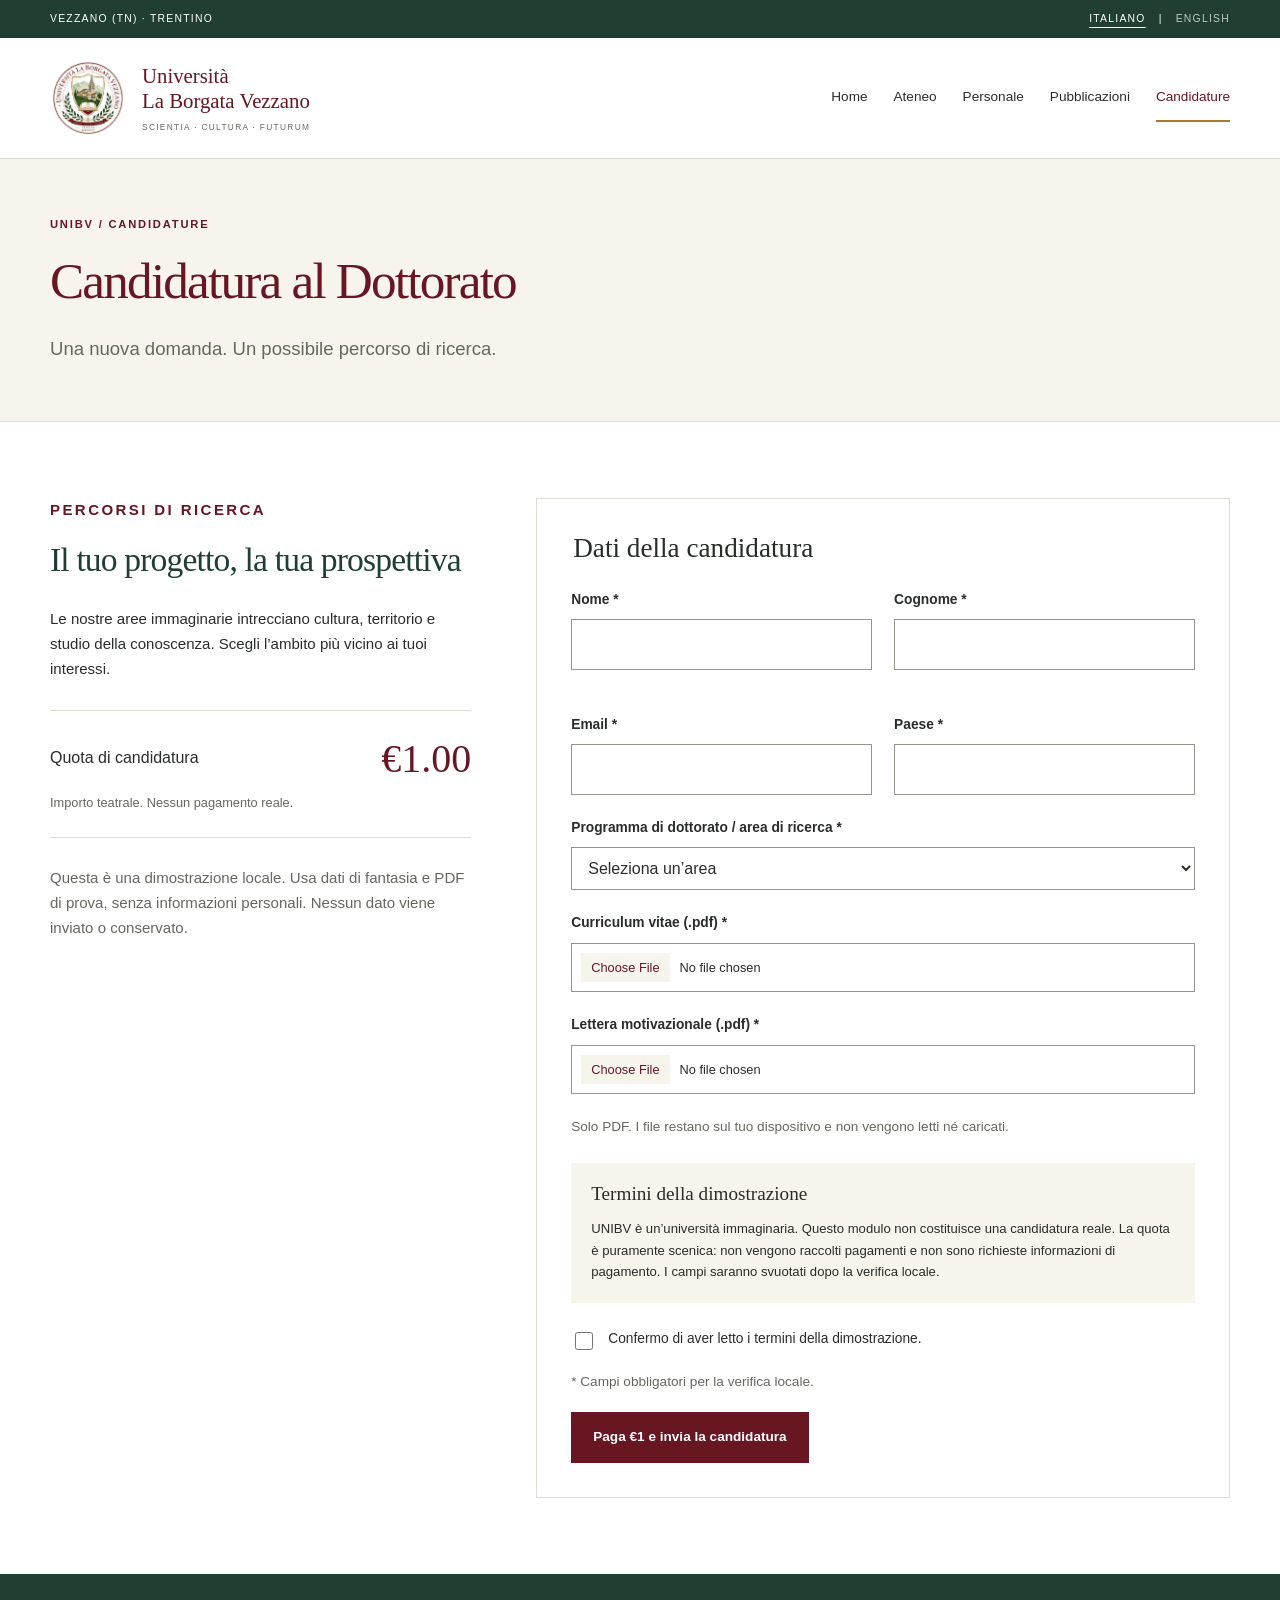
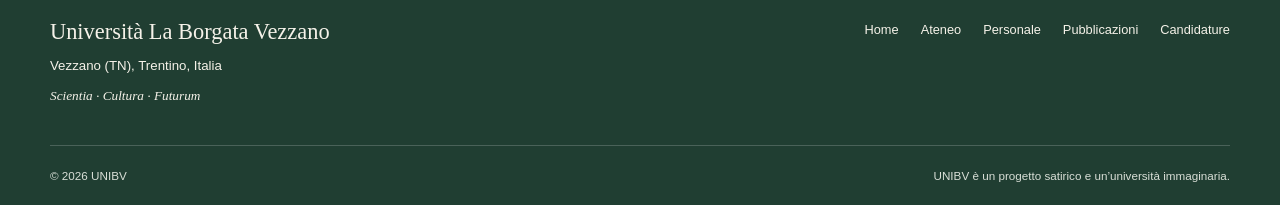
==== apply.html @ 1fbb178a "First session with Codex. Main website structure is done." ====
<!doctype html>
<html lang="it">
<head>
<meta charset="utf-8">
<meta name="viewport" content="width=device-width, initial-scale=1">
<title>Candidatura al Dottorato | UNIBV</title>
<meta name="description" content="Interfaccia dimostrativa di candidatura UNIBV. Nessun pagamento, caricamento o invio di dati.">
<link rel="stylesheet" href="assets/css/style.css">
<script src="assets/js/main.js" defer></script>
</head>
<body>
<a class="skip-link" href="#main"><span lang="it" >Vai al contenuto</span><span lang="en" hidden >Skip to content</span></a>
<header id="site-header"></header>
<main id="main"><section class="page-intro"><div class="container"><p class="eyebrow">UNIBV / <span lang="it" >CANDIDATURE</span><span lang="en" hidden >APPLICATIONS</span></p><h1 lang="it" >Candidatura al Dottorato</h1><h1 lang="en" hidden >PhD Application</h1><p lang="it" class=lead>Una nuova domanda. Un possibile percorso di ricerca.</p><p lang="en" hidden class=lead>A new question. A possible path into research.</p></div></section><section class="container section application-layout"><aside class="application-aside"><p class="eyebrow"><span lang="it" >PERCORSI DI RICERCA</span><span lang="en" hidden >RESEARCH PATHWAYS</span></p><h2 lang="it" >Il tuo progetto, la tua prospettiva</h2><h2 lang="en" hidden >Your project, your perspective</h2><p lang="it" >Le nostre aree immaginarie intrecciano cultura, territorio e studio della conoscenza. Scegli l’ambito più vicino ai tuoi interessi.</p><p lang="en" hidden >Our fictional areas connect culture, place and the study of knowledge. Choose the field closest to your interests.</p><div class="fee"><span><span lang="it" >Quota di candidatura</span><span lang="en" hidden >Application fee</span></span><strong>€1.00</strong><small><span lang="it" >Importo teatrale. Nessun pagamento reale.</span><span lang="en" hidden >Theatrical amount. No real payment.</span></small></div><p class="muted"><span lang="it" >Questa è una dimostrazione locale. Usa dati di fantasia e PDF di prova, senza informazioni personali. Nessun dato viene inviato o conservato.</span><span lang="en" hidden >This is a local demonstration. Use fictional details and test PDFs without personal information. No data is sent or stored.</span></p></aside><div class="form-panel"><noscript>Il modulo richiede JavaScript e non invia alcun dato.</noscript><form id="application-form"><fieldset disabled id="application-fields"><legend><span lang="it" >Dati della candidatura</span><span lang="en" hidden >Application details</span></legend><div class="form-grid"><div class="field"><label for="first-name"><span lang="it" >Nome</span><span lang="en" hidden >First name</span> <span aria-hidden="true">*</span></label><input id="first-name" name="first-name" type="text" required maxlength="150" autocomplete="off"></div><div class="field"><label for="last-name"><span lang="it" >Cognome</span><span lang="en" hidden >Last name</span> <span aria-hidden="true">*</span></label><input id="last-name" name="last-name" type="text" required maxlength="150" autocomplete="off"></div><div class="field"><label for="email"><span lang="it" >Email</span><span lang="en" hidden >Email</span> <span aria-hidden="true">*</span></label><input id="email" name="email" type="email" required maxlength="150" autocomplete="off"></div><div class="field"><label for="country"><span lang="it" >Paese</span><span lang="en" hidden >Country</span> <span aria-hidden="true">*</span></label><input id="country" name="country" type="text" required maxlength="150" autocomplete="off"></div></div><div class="field"><label for="programme"><span lang="it" >Programma di dottorato / area di ricerca</span><span lang="en" hidden >PhD programme / research area</span> <span aria-hidden="true">*</span></label><select id="programme" name="programme" required><option value="" data-it="Seleziona un’area" data-en="Select an area">Seleziona un’area</option><option value="culture" data-it="Cultura e territorio" data-en="Culture and place">Cultura e territorio</option><option value="knowledge" data-it="Studi interdisciplinari della conoscenza" data-en="Interdisciplinary knowledge studies">Studi interdisciplinari della conoscenza</option><option value="dialogue" data-it="Memoria e dialogo accademico" data-en="Memory and academic dialogue">Memoria e dialogo accademico</option></select></div><div class="field"><label for="cv"><span lang="it" >Curriculum vitae (.pdf)</span><span lang="en" hidden >CV (.pdf)</span> <span aria-hidden="true">*</span></label><input id="cv" name="cv" type="file" accept=".pdf,application/pdf" required aria-describedby="file-help"></div><div class="field"><label for="letter"><span lang="it" >Lettera motivazionale (.pdf)</span><span lang="en" hidden >Motivational letter (.pdf)</span> <span aria-hidden="true">*</span></label><input id="letter" name="letter" type="file" accept=".pdf,application/pdf" required aria-describedby="file-help"></div><p id="file-help" class="muted small"><span lang="it" >Solo PDF. I file restano sul tuo dispositivo e non vengono letti né caricati.</span><span lang="en" hidden >PDF only. Files stay on your device and are neither read nor uploaded.</span></p><div class="terms" id="terms"><h3><span lang="it" >Termini della dimostrazione</span><span lang="en" hidden >Demonstration terms</span></h3><p><span lang="it" >UNIBV è un’università immaginaria. Questo modulo non costituisce una candidatura reale. La quota è puramente scenica: non vengono raccolti pagamenti e non sono richieste informazioni di pagamento. I campi saranno svuotati dopo la verifica locale.</span><span lang="en" hidden >UNIBV is a fictional university. This form is not a real application. The fee is purely theatrical: no payments are collected and no payment details are requested. Fields will be cleared after local validation.</span></p></div><label class="checkbox" for="accept"><input type="checkbox" id="accept" required><span lang="it" >Confermo di aver letto i termini della dimostrazione.</span><span lang="en" hidden >I confirm that I have read the demonstration terms.</span></label><p class="small muted"><span lang="it" >* Campi obbligatori per la verifica locale.</span><span lang="en" hidden >* Required for local validation.</span></p><button type="submit" class="button"><span lang="it" >Paga €1 e invia la candidatura</span><span lang="en" hidden >Pay €1 and submit application</span></button></fieldset></form></div></section><dialog id="reveal" aria-labelledby="reveal-title"><div class="dialog-content"><p class="eyebrow">UNIBV / <span lang="it" >LA VERIFICA PIÙ IMPORTANTE</span><span lang="en" hidden >THE MOST IMPORTANT CHECK</span></p><h2 id="reveal-title"><span lang="it" >Un’università immaginaria. Una lezione reale.</span><span lang="en" hidden >A fictional university. A real lesson.</span></h2><p lang="it" >Complimenti: hai appena candidato il tuo CV a un’università che non esiste.</p><p lang="en" hidden >Congratulations: you have just applied to a university that does not exist.</p><p lang="it" >UNIBV — Università La Borgata Vezzano — è un progetto satirico.</p><p lang="en" hidden >UNIBV — University of La Borgata Vezzano — is a satirical project.</p><p lang="it" class="reveal-assurance">Nessun pagamento è stato effettuato e nessun documento o dato personale è stato trasmesso o conservato.</p><p lang="en" hidden class="reveal-assurance">No payment has been made, and no document or personal information has been transmitted or stored.</p><p lang="it" >Morale della storia: prima di candidarti a un’istituzione, controlla sempre le fonti.</p><p lang="en" hidden >Moral of the story: before applying to an institution, always verify your sources.</p><button class="button" id="close-reveal" type="button"><span lang="it" >Ho capito</span><span lang="en" hidden >Understood</span></button></div></dialog></main>
<footer id="site-footer"></footer>
<noscript><p class="container">La versione italiana è disponibile senza JavaScript. Enable JavaScript to select English and use the local application demo.</p></noscript>
</body>
</html>
---- assets/css/style.css ----
:root{--burgundy:#681622;--burgundy-dark:#4c101a;--gold:#a57b2c;--green:#203e32;--cream:#f7f4ec;--white:#fff;--ink:#292d29;--muted:#646960;--border:#deddd4;--serif:Georgia,'Times New Roman',serif;--sans:Arial,Helvetica,sans-serif}
*{box-sizing:border-box}html{scroll-behavior:smooth;scroll-padding-top:2rem}body{margin:0;color:var(--ink);background:var(--white);font:16px/1.65 var(--sans)}[hidden]{display:none!important}a{color:inherit;text-decoration:none}a,button,input,select{touch-action:manipulation}button,input,select{font:inherit}button,a,input,select{ -webkit-tap-highlight-color:transparent}a:focus-visible,button:focus-visible,input:focus-visible,select:focus-visible{outline:3px solid var(--gold);outline-offset:5px}a:hover{color:var(--burgundy)}img{display:block;max-width:100%;height:auto}h1,h2,h3,p{margin-top:0}h1,h2,h3{font-family:var(--serif);font-weight:400;line-height:1.18}h1{font-size:clamp(2.8rem,5vw,4.5rem);letter-spacing:-.035em;margin-bottom:1.4rem}h2{font-size:clamp(1.9rem,3vw,2.6rem);letter-spacing:-.025em}h3{font-size:1.5rem}p{margin-bottom:1.2rem}.container{width:min(1180px,calc(100% - 64px));margin-inline:auto}.section{padding-block:76px}.eyebrow{font-size:.7rem;font-weight:700;letter-spacing:.16em;color:var(--burgundy);margin-bottom:1.1rem}.lead{font-size:1.16rem;max-width:620px;color:var(--muted)}.muted{color:var(--muted)}.small{font-size:.85rem}.skip-link{position:absolute;top:-100px;left:16px;z-index:10;background:white;padding:12px}.skip-link:focus{top:12px}.utility{background:var(--green);color:#fff;font-size:.65rem;letter-spacing:.12em}.utility .container{display:flex;justify-content:space-between;align-items:center;min-height:38px}.language-nav{display:flex;align-items:center;gap:13px}.language-nav a{opacity:.72;padding-block:7px}.language-nav a[aria-current]{opacity:1;text-decoration:underline;text-underline-offset:5px}.language-nav a:hover{color:#fff;opacity:1}.header-main{display:flex;justify-content:space-between;align-items:center;gap:25px;padding-block:22px}.brand{display:flex;align-items:center;gap:16px}.brand img{width:76px}.brand>span{font-family:var(--serif);font-size:1.3rem;line-height:1.2;color:var(--burgundy)}.brand small{display:block;font:.52rem var(--sans);letter-spacing:.16em;margin-top:9px;color:var(--muted)}#main-nav{display:flex;gap:26px;font-size:.85rem}#main-nav a{padding:12px 0;border-bottom:2px solid transparent}#main-nav a[aria-current],#main-nav a:hover{color:var(--burgundy);border-color:var(--gold)}.menu-toggle{display:none}.hero{background:var(--cream);border-block:1px solid var(--border)}.hero-grid{display:grid;grid-template-columns:1.4fr 1fr;align-items:center;gap:50px;padding-block:65px}.hero h1{color:var(--burgundy)}.motto{font:italic 1.3rem var(--serif);color:var(--green);margin-bottom:1.6rem}.hero-seal{padding:10px 25px;text-align:center}.hero-seal img{width:min(100%,355px);margin:auto}.hero-seal p{font-size:.57rem;letter-spacing:.24em;color:var(--green);margin:20px 0 0}.actions{display:flex;align-items:center;gap:28px;flex-wrap:wrap;margin-top:30px}.button{display:inline-flex;align-items:center;justify-content:center;gap:12px;background:var(--burgundy);color:white;border:1px solid var(--burgundy);padding:13px 21px;font-size:.85rem;font-weight:700;cursor:pointer;transition:background .18s}.button:hover{background:var(--burgundy-dark);color:white}.text-link{font-size:.86rem;font-weight:700;color:var(--burgundy);display:inline-block;border-bottom:1px solid var(--gold);padding-bottom:5px}.text-link span[aria-hidden]{margin-left:12px}.identity-strip{background:var(--green);color:white;padding:18px 0;font:1.1rem var(--serif)}.identity-strip .container{display:flex;justify-content:space-between;gap:20px;align-items:center}.identity-strip .container>span:last-child{font:.6rem var(--sans);letter-spacing:.13em}.section-heading{display:grid;grid-template-columns:1fr 1fr;gap:70px;margin-bottom:35px}.section-heading>p{margin-top:28px;color:var(--muted)}.grid{display:grid;gap:30px}.three{grid-template-columns:repeat(3,1fr)}.feature{border-top:2px solid var(--gold);padding-top:25px}.number{font:1rem var(--serif);color:var(--gold);display:block;margin-bottom:24px}.feature p,.news-card p:not(.eyebrow){color:var(--muted);font-size:.95rem}.feature h3{color:var(--green)}.news-section{background:var(--cream)}.news-card{padding:28px;background:white;border:1px solid var(--border);border-top:3px solid var(--green)}.news-card .eyebrow{font-size:.6rem}.callout{padding:42px 46px;background:var(--burgundy);color:white;display:flex;align-items:center;justify-content:space-between;gap:45px}.callout h2{max-width:620px;margin-bottom:15px}.callout p:last-child{margin-bottom:0}.callout .eyebrow{color:#ead6aa}.button.light{background:var(--cream);color:var(--burgundy);border-color:var(--cream);flex-shrink:0}.button.light:hover{background:#e8dfcd}.page-intro{background:var(--cream);border-block:1px solid var(--border);padding:56px 0}.page-intro h1{font-size:clamp(2.5rem,4vw,3.7rem);color:var(--burgundy)}.page-intro .lead{margin-bottom:0;max-width:800px}.notice{padding:18px 22px;border-left:3px solid var(--gold);background:var(--cream);font-size:.92rem;margin-bottom:35px}.staff-grid{display:grid;grid-template-columns:1fr 1fr;gap:34px}.staff-card{border:1px solid var(--border)}.portrait{aspect-ratio:16/10;background:#e9e9df;position:relative;overflow:hidden}.portrait-placeholder{height:100%;display:flex;flex-direction:column;align-items:center;justify-content:center;color:var(--green)}.portrait-placeholder>span{font:4rem var(--serif);opacity:.55}.portrait-placeholder p{font-size:.7rem;letter-spacing:.1em;margin:12px 0}.staff-photo{width:100%;height:100%;object-fit:cover;object-position:center 35%;position:absolute;inset:0}.staff-details{padding:32px}.staff-details h2{font-size:2rem;color:var(--burgundy)}.staff-details h3{font-size:1.2rem;margin-top:27px}.staff-details p{font-size:.94rem}.publication{display:grid;grid-template-columns:95px 1fr;gap:25px;padding:32px 0;border-bottom:1px solid var(--border)}.publication:first-child{padding-top:8px}.publication h2{font-size:1.6rem;max-width:850px;margin-bottom:12px}.pub-year{font:1.6rem var(--serif);color:var(--burgundy);padding-top:4px}.authors{font-size:.88rem;margin-bottom:10px}.publication .eyebrow{font-size:.6rem;margin-bottom:10px}.pub-type{font-size:.75rem;color:var(--muted);margin-bottom:0}.application-layout{display:grid;grid-template-columns:.85fr 1.4fr;gap:65px;align-items:start}.application-aside h2{font-size:2.1rem;color:var(--green)}.application-aside p{font-size:.94rem}.fee{border-block:1px solid var(--border);padding:24px 0;margin:28px 0;display:flex;flex-wrap:wrap;justify-content:space-between;align-items:center;gap:10px}.fee strong{font:2.5rem var(--serif);color:var(--burgundy)}.fee small{width:100%;color:var(--muted);font-size:.8rem}.form-panel{border:1px solid var(--border);padding:34px}fieldset{border:0;margin:0;padding:0;min-width:0}legend{font:1.7rem var(--serif);margin-bottom:25px}.form-grid{display:grid;grid-template-columns:1fr 1fr;gap:22px}.field{margin-bottom:22px;min-width:0}.field label{display:block;font-size:.86rem;font-weight:700;margin-bottom:8px}input:not([type=checkbox]),select{width:100%;min-width:0;background:#fff;border:1px solid #92968b;border-radius:0;padding:11px 12px;color:var(--ink)}input[type=file]{font-size:.8rem;padding:9px}input[type=file]::file-selector-button{border:0;background:var(--cream);color:var(--burgundy);padding:7px 10px;margin-right:10px;cursor:pointer}.terms{background:var(--cream);padding:20px;margin:25px 0}.terms h3{font-size:1.2rem;margin-bottom:12px}.terms p{font-size:.82rem;margin:0}.checkbox{display:flex;align-items:flex-start;gap:12px;font-size:.86rem;margin-bottom:18px}.checkbox input{width:18px;height:18px;flex-shrink:0;margin-top:4px;accent-color:var(--burgundy)}dialog{border:0;border-top:4px solid var(--gold);padding:0;width:min(620px,calc(100% - 32px));max-height:90vh;color:var(--ink);box-shadow:0 20px 80px #0003}dialog::backdrop{background:#12251ecc}.dialog-content{padding:36px}.dialog-content h2{color:var(--burgundy);font-size:2.1rem}.reveal-assurance{background:var(--cream);border-left:3px solid var(--green);padding:16px;font-weight:700;font-size:.93rem}#site-footer{background:var(--green);color:#f5f2e9;padding:45px 0 20px}.footer-grid{display:flex;justify-content:space-between;gap:30px}.footer-title{font:1.4rem var(--serif);margin-bottom:10px}.footer-grid p:not(.footer-title){font-size:.83rem;margin-bottom:8px}.footer-grid .footer-motto{font-family:var(--serif);font-style:italic}.footer-grid nav{display:flex;gap:22px;font-size:.8rem;flex-wrap:wrap;align-content:start}.footer-grid a:hover{color:#ecd5a0}.footer-bottom{border-top:1px solid #ffffff30;margin-top:30px;padding-top:20px;display:flex;justify-content:space-between;gap:25px;font-size:.73rem;color:#d9dfd7}.footer-bottom p{margin-bottom:0}
@media(min-width:1450px){.hero-grid{padding-block:85px}}
@media(max-width:1000px){#main-nav{gap:17px}.brand>span{font-size:1.12rem}.brand img{width:63px}.hero-grid{gap:20px}.hero-seal{padding:10px}.application-layout{gap:32px}.callout{padding:32px}.callout h2{font-size:2rem}.footer-grid{flex-direction:column}}
@media(max-width:760px){.container{width:calc(100% - 36px)}.section{padding-block:48px}.utility{font-size:.56rem}.language-nav{gap:9px}.header-main{flex-wrap:wrap;padding-block:16px;gap:16px}.brand img{width:58px}.brand>span{font-size:1rem}.brand small{font-size:.43rem}.menu-toggle{display:flex;gap:12px;align-items:center;background:white;border:1px solid var(--border);padding:9px;font-size:.75rem;color:var(--burgundy);cursor:pointer}#main-nav{display:none;width:100%;flex-direction:column;gap:0;border-top:1px solid var(--border)}#main-nav.is-open{display:flex}#main-nav a{padding:12px}.hero-grid{grid-template-columns:1fr;padding-block:42px;gap:25px}.hero h1{font-size:clamp(2.5rem,9vw,3.6rem)}.hero-seal img{width:230px}.hero-seal p{margin-top:14px}.hero-seal{padding:0}.identity-strip .container{flex-direction:column;align-items:flex-start;gap:12px;font-size:1rem}.section-heading,.three,.staff-grid,.application-layout{grid-template-columns:1fr}.section-heading{gap:8px;margin-bottom:30px}.section-heading>p{margin-top:0}.three{gap:28px}.callout{flex-direction:column;align-items:flex-start;padding:28px;gap:25px}.page-intro{padding:38px 0}.staff-details{padding:25px}.publication{grid-template-columns:1fr;gap:12px}.pub-year{font-size:1.3rem}.publication h2{font-size:1.4rem}.application-layout{gap:30px}.form-panel{padding:24px}.form-grid{grid-template-columns:1fr;gap:0}.form-panel .button{width:100%}.footer-bottom{flex-direction:column;gap:8px}.footer-grid nav{gap:18px}.dialog-content{padding:25px}.dialog-content h2{font-size:1.8rem}}
@media(prefers-reduced-motion:reduce){html{scroll-behavior:auto}*{transition:none!important}}
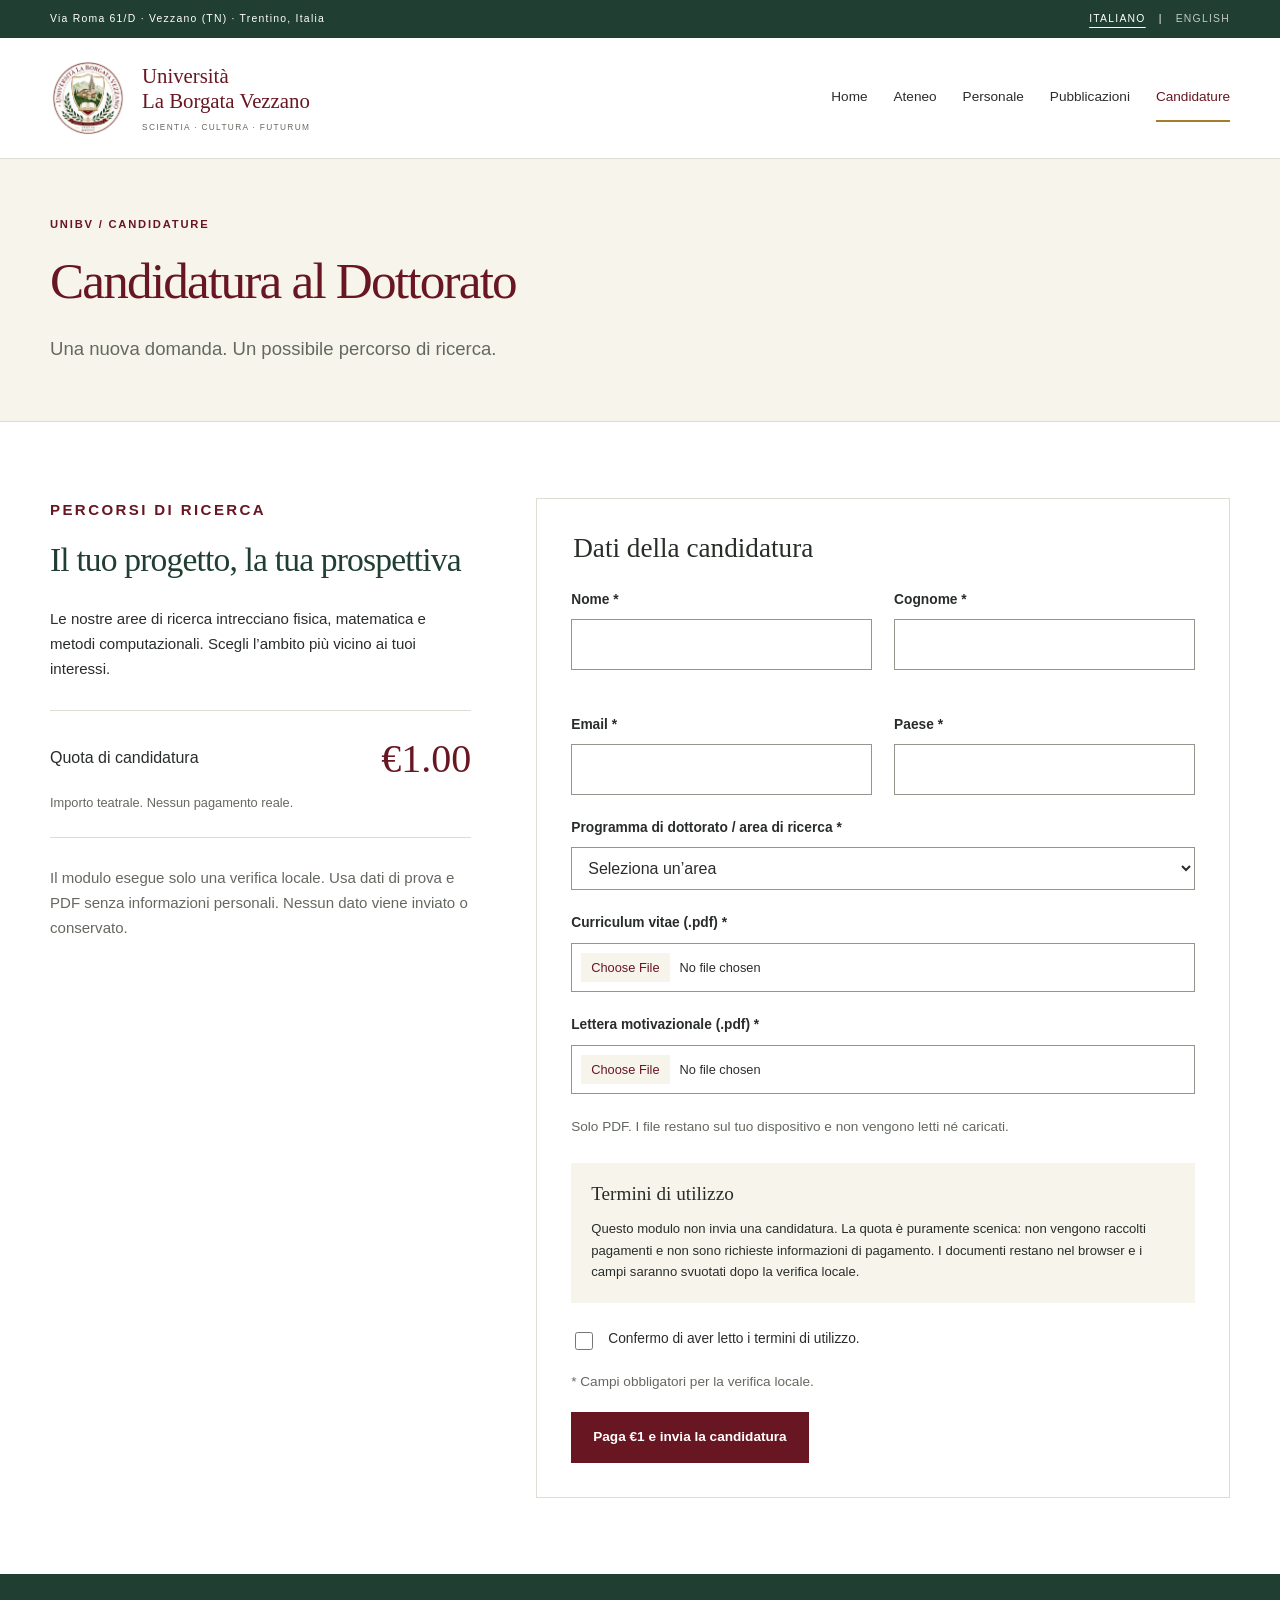
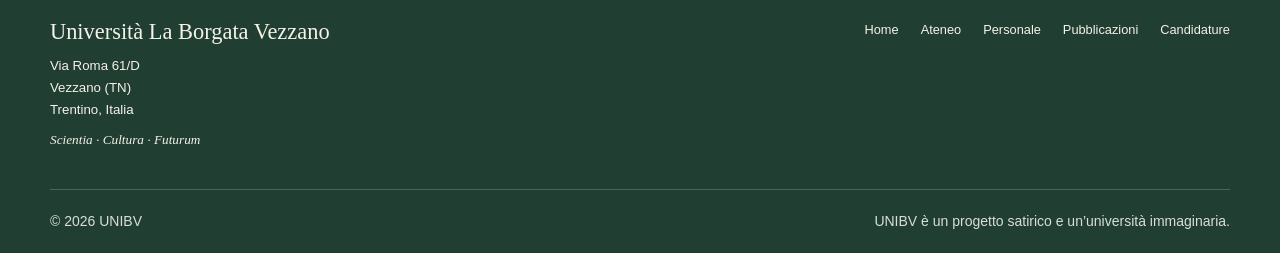
==== commit 7107d742: "Second Codex run. Added my picture and publications" ====
--- a/apply.html
+++ b/apply.html
@@ -4,15 +4,15 @@
 <meta charset="utf-8">
 <meta name="viewport" content="width=device-width, initial-scale=1">
 <title>Candidatura al Dottorato | UNIBV</title>
-<meta name="description" content="Interfaccia dimostrativa di candidatura UNIBV. Nessun pagamento, caricamento o invio di dati.">
+<meta name="description" content="Candidatura al Dottorato UNIBV. Verifica locale senza pagamenti o trasmissione di dati.">
 <link rel="stylesheet" href="assets/css/style.css">
 <script src="assets/js/main.js" defer></script>
 </head>
 <body>
 <a class="skip-link" href="#main"><span lang="it" >Vai al contenuto</span><span lang="en" hidden >Skip to content</span></a>
 <header id="site-header"></header>
-<main id="main"><section class="page-intro"><div class="container"><p class="eyebrow">UNIBV / <span lang="it" >CANDIDATURE</span><span lang="en" hidden >APPLICATIONS</span></p><h1 lang="it" >Candidatura al Dottorato</h1><h1 lang="en" hidden >PhD Application</h1><p lang="it" class=lead>Una nuova domanda. Un possibile percorso di ricerca.</p><p lang="en" hidden class=lead>A new question. A possible path into research.</p></div></section><section class="container section application-layout"><aside class="application-aside"><p class="eyebrow"><span lang="it" >PERCORSI DI RICERCA</span><span lang="en" hidden >RESEARCH PATHWAYS</span></p><h2 lang="it" >Il tuo progetto, la tua prospettiva</h2><h2 lang="en" hidden >Your project, your perspective</h2><p lang="it" >Le nostre aree immaginarie intrecciano cultura, territorio e studio della conoscenza. Scegli l’ambito più vicino ai tuoi interessi.</p><p lang="en" hidden >Our fictional areas connect culture, place and the study of knowledge. Choose the field closest to your interests.</p><div class="fee"><span><span lang="it" >Quota di candidatura</span><span lang="en" hidden >Application fee</span></span><strong>€1.00</strong><small><span lang="it" >Importo teatrale. Nessun pagamento reale.</span><span lang="en" hidden >Theatrical amount. No real payment.</span></small></div><p class="muted"><span lang="it" >Questa è una dimostrazione locale. Usa dati di fantasia e PDF di prova, senza informazioni personali. Nessun dato viene inviato o conservato.</span><span lang="en" hidden >This is a local demonstration. Use fictional details and test PDFs without personal information. No data is sent or stored.</span></p></aside><div class="form-panel"><noscript>Il modulo richiede JavaScript e non invia alcun dato.</noscript><form id="application-form"><fieldset disabled id="application-fields"><legend><span lang="it" >Dati della candidatura</span><span lang="en" hidden >Application details</span></legend><div class="form-grid"><div class="field"><label for="first-name"><span lang="it" >Nome</span><span lang="en" hidden >First name</span> <span aria-hidden="true">*</span></label><input id="first-name" name="first-name" type="text" required maxlength="150" autocomplete="off"></div><div class="field"><label for="last-name"><span lang="it" >Cognome</span><span lang="en" hidden >Last name</span> <span aria-hidden="true">*</span></label><input id="last-name" name="last-name" type="text" required maxlength="150" autocomplete="off"></div><div class="field"><label for="email"><span lang="it" >Email</span><span lang="en" hidden >Email</span> <span aria-hidden="true">*</span></label><input id="email" name="email" type="email" required maxlength="150" autocomplete="off"></div><div class="field"><label for="country"><span lang="it" >Paese</span><span lang="en" hidden >Country</span> <span aria-hidden="true">*</span></label><input id="country" name="country" type="text" required maxlength="150" autocomplete="off"></div></div><div class="field"><label for="programme"><span lang="it" >Programma di dottorato / area di ricerca</span><span lang="en" hidden >PhD programme / research area</span> <span aria-hidden="true">*</span></label><select id="programme" name="programme" required><option value="" data-it="Seleziona un’area" data-en="Select an area">Seleziona un’area</option><option value="culture" data-it="Cultura e territorio" data-en="Culture and place">Cultura e territorio</option><option value="knowledge" data-it="Studi interdisciplinari della conoscenza" data-en="Interdisciplinary knowledge studies">Studi interdisciplinari della conoscenza</option><option value="dialogue" data-it="Memoria e dialogo accademico" data-en="Memory and academic dialogue">Memoria e dialogo accademico</option></select></div><div class="field"><label for="cv"><span lang="it" >Curriculum vitae (.pdf)</span><span lang="en" hidden >CV (.pdf)</span> <span aria-hidden="true">*</span></label><input id="cv" name="cv" type="file" accept=".pdf,application/pdf" required aria-describedby="file-help"></div><div class="field"><label for="letter"><span lang="it" >Lettera motivazionale (.pdf)</span><span lang="en" hidden >Motivational letter (.pdf)</span> <span aria-hidden="true">*</span></label><input id="letter" name="letter" type="file" accept=".pdf,application/pdf" required aria-describedby="file-help"></div><p id="file-help" class="muted small"><span lang="it" >Solo PDF. I file restano sul tuo dispositivo e non vengono letti né caricati.</span><span lang="en" hidden >PDF only. Files stay on your device and are neither read nor uploaded.</span></p><div class="terms" id="terms"><h3><span lang="it" >Termini della dimostrazione</span><span lang="en" hidden >Demonstration terms</span></h3><p><span lang="it" >UNIBV è un’università immaginaria. Questo modulo non costituisce una candidatura reale. La quota è puramente scenica: non vengono raccolti pagamenti e non sono richieste informazioni di pagamento. I campi saranno svuotati dopo la verifica locale.</span><span lang="en" hidden >UNIBV is a fictional university. This form is not a real application. The fee is purely theatrical: no payments are collected and no payment details are requested. Fields will be cleared after local validation.</span></p></div><label class="checkbox" for="accept"><input type="checkbox" id="accept" required><span lang="it" >Confermo di aver letto i termini della dimostrazione.</span><span lang="en" hidden >I confirm that I have read the demonstration terms.</span></label><p class="small muted"><span lang="it" >* Campi obbligatori per la verifica locale.</span><span lang="en" hidden >* Required for local validation.</span></p><button type="submit" class="button"><span lang="it" >Paga €1 e invia la candidatura</span><span lang="en" hidden >Pay €1 and submit application</span></button></fieldset></form></div></section><dialog id="reveal" aria-labelledby="reveal-title"><div class="dialog-content"><p class="eyebrow">UNIBV / <span lang="it" >LA VERIFICA PIÙ IMPORTANTE</span><span lang="en" hidden >THE MOST IMPORTANT CHECK</span></p><h2 id="reveal-title"><span lang="it" >Un’università immaginaria. Una lezione reale.</span><span lang="en" hidden >A fictional university. A real lesson.</span></h2><p lang="it" >Complimenti: hai appena candidato il tuo CV a un’università che non esiste.</p><p lang="en" hidden >Congratulations: you have just applied to a university that does not exist.</p><p lang="it" >UNIBV — Università La Borgata Vezzano — è un progetto satirico.</p><p lang="en" hidden >UNIBV — University of La Borgata Vezzano — is a satirical project.</p><p lang="it" class="reveal-assurance">Nessun pagamento è stato effettuato e nessun documento o dato personale è stato trasmesso o conservato.</p><p lang="en" hidden class="reveal-assurance">No payment has been made, and no document or personal information has been transmitted or stored.</p><p lang="it" >Morale della storia: prima di candidarti a un’istituzione, controlla sempre le fonti.</p><p lang="en" hidden >Moral of the story: before applying to an institution, always verify your sources.</p><button class="button" id="close-reveal" type="button"><span lang="it" >Ho capito</span><span lang="en" hidden >Understood</span></button></div></dialog></main>
+<main id="main"><section class="page-intro"><div class="container"><p class="eyebrow">UNIBV / <span lang="it" >CANDIDATURE</span><span lang="en" hidden >APPLICATIONS</span></p><h1 lang="it" >Candidatura al Dottorato</h1><h1 lang="en" hidden >PhD Application</h1><p lang="it" class=lead>Una nuova domanda. Un possibile percorso di ricerca.</p><p lang="en" hidden class=lead>A new question. A possible path into research.</p></div></section><section class="container section application-layout"><aside class="application-aside"><p class="eyebrow"><span lang="it" >PERCORSI DI RICERCA</span><span lang="en" hidden >RESEARCH PATHWAYS</span></p><h2 lang="it" >Il tuo progetto, la tua prospettiva</h2><h2 lang="en" hidden >Your project, your perspective</h2><p lang="it" >Le nostre aree di ricerca intrecciano fisica, matematica e metodi computazionali. Scegli l’ambito più vicino ai tuoi interessi.</p><p lang="en" hidden >Our research areas connect physics, mathematics and computational methods. Choose the field closest to your interests.</p><div class="fee"><span><span lang="it" >Quota di candidatura</span><span lang="en" hidden >Application fee</span></span><strong>€1.00</strong><small><span lang="it" >Importo teatrale. Nessun pagamento reale.</span><span lang="en" hidden >Theatrical amount. No real payment.</span></small></div><p class="muted"><span lang="it" >Il modulo esegue solo una verifica locale. Usa dati di prova e PDF senza informazioni personali. Nessun dato viene inviato o conservato.</span><span lang="en" hidden >The form performs a local check only. Use test details and PDFs without personal information. No data is sent or stored.</span></p></aside><div class="form-panel"><noscript>Il modulo richiede JavaScript e non invia alcun dato.</noscript><form id="application-form"><fieldset disabled id="application-fields"><legend><span lang="it" >Dati della candidatura</span><span lang="en" hidden >Application details</span></legend><div class="form-grid"><div class="field"><label for="first-name"><span lang="it" >Nome</span><span lang="en" hidden >First name</span> <span aria-hidden="true">*</span></label><input id="first-name" name="first-name" type="text" required maxlength="150" autocomplete="off"></div><div class="field"><label for="last-name"><span lang="it" >Cognome</span><span lang="en" hidden >Last name</span> <span aria-hidden="true">*</span></label><input id="last-name" name="last-name" type="text" required maxlength="150" autocomplete="off"></div><div class="field"><label for="email"><span lang="it" >Email</span><span lang="en" hidden >Email</span> <span aria-hidden="true">*</span></label><input id="email" name="email" type="email" required maxlength="150" autocomplete="off"></div><div class="field"><label for="country"><span lang="it" >Paese</span><span lang="en" hidden >Country</span> <span aria-hidden="true">*</span></label><input id="country" name="country" type="text" required maxlength="150" autocomplete="off"></div></div><div class="field"><label for="programme"><span lang="it" >Programma di dottorato / area di ricerca</span><span lang="en" hidden >PhD programme / research area</span> <span aria-hidden="true">*</span></label><select id="programme" name="programme" required><option value="" data-it="Seleziona un’area" data-en="Select an area">Seleziona un’area</option><option value="physics" data-it="Fisica teorica e matematica" data-en="Theoretical and mathematical physics">Fisica teorica e matematica</option><option value="mathematics" data-it="Matematica applicata" data-en="Applied mathematics">Matematica applicata</option><option value="computational" data-it="Metodi numerici e modellizzazione" data-en="Numerical methods and modelling">Metodi numerici e modellizzazione</option></select></div><div class="field"><label for="cv"><span lang="it" >Curriculum vitae (.pdf)</span><span lang="en" hidden >CV (.pdf)</span> <span aria-hidden="true">*</span></label><input id="cv" name="cv" type="file" accept=".pdf,application/pdf" required aria-describedby="file-help"></div><div class="field"><label for="letter"><span lang="it" >Lettera motivazionale (.pdf)</span><span lang="en" hidden >Motivational letter (.pdf)</span> <span aria-hidden="true">*</span></label><input id="letter" name="letter" type="file" accept=".pdf,application/pdf" required aria-describedby="file-help"></div><p id="file-help" class="muted small"><span lang="it" >Solo PDF. I file restano sul tuo dispositivo e non vengono letti né caricati.</span><span lang="en" hidden >PDF only. Files stay on your device and are neither read nor uploaded.</span></p><div class="terms" id="terms"><h3><span lang="it" >Termini di utilizzo</span><span lang="en" hidden >Terms of use</span></h3><p><span lang="it" >Questo modulo non invia una candidatura. La quota è puramente scenica: non vengono raccolti pagamenti e non sono richieste informazioni di pagamento. I documenti restano nel browser e i campi saranno svuotati dopo la verifica locale.</span><span lang="en" hidden >This form does not send an application. The fee is purely theatrical: no payments are collected and no payment details are requested. Documents remain in the browser and fields will be cleared after local validation.</span></p></div><label class="checkbox" for="accept"><input type="checkbox" id="accept" required><span lang="it" >Confermo di aver letto i termini di utilizzo.</span><span lang="en" hidden >I confirm that I have read the terms of use.</span></label><p class="small muted"><span lang="it" >* Campi obbligatori per la verifica locale.</span><span lang="en" hidden >* Required for local validation.</span></p><button type="submit" class="button"><span lang="it" >Paga €1 e invia la candidatura</span><span lang="en" hidden >Pay €1 and submit application</span></button></fieldset></form></div></section><dialog id="reveal" aria-labelledby="reveal-title"><div class="dialog-content"><p class="eyebrow">UNIBV / <span lang="it" >LA VERIFICA PIÙ IMPORTANTE</span><span lang="en" hidden >THE MOST IMPORTANT CHECK</span></p><h2 id="reveal-title"><span lang="it" >Verifica locale completata.</span><span lang="en" hidden >Local check complete.</span></h2><p lang="it" >I campi sono stati verificati e svuotati. La candidatura non è stata inviata.</p><p lang="en" hidden >The fields have been checked and cleared. The application has not been sent.</p><p lang="it" class="reveal-assurance">Nessun pagamento è stato effettuato e nessun documento o dato personale è stato trasmesso o conservato.</p><p lang="en" hidden class="reveal-assurance">No payment has been made, and no document or personal information has been transmitted or stored.</p><p lang="it" >Morale della storia: prima di candidarti a un’istituzione, controlla sempre le fonti.</p><p lang="en" hidden >Moral of the story: before applying to an institution, always verify your sources.</p><button class="button" id="close-reveal" type="button"><span lang="it" >Ho capito</span><span lang="en" hidden >Understood</span></button></div></dialog></main>
+<noscript><p class="container">La versione italiana è disponibile senza JavaScript. Enable JavaScript to select English and use the local application form.</p></noscript>
 <footer id="site-footer"></footer>
-<noscript><p class="container">La versione italiana è disponibile senza JavaScript. Enable JavaScript to select English and use the local application demo.</p></noscript>
 </body>
 </html>
--- a/assets/css/style.css
+++ b/assets/css/style.css
@@ -4,3 +4,8 @@
 @media(max-width:1000px){#main-nav{gap:17px}.brand>span{font-size:1.12rem}.brand img{width:63px}.hero-grid{gap:20px}.hero-seal{padding:10px}.application-layout{gap:32px}.callout{padding:32px}.callout h2{font-size:2rem}.footer-grid{flex-direction:column}}
 @media(max-width:760px){.container{width:calc(100% - 36px)}.section{padding-block:48px}.utility{font-size:.56rem}.language-nav{gap:9px}.header-main{flex-wrap:wrap;padding-block:16px;gap:16px}.brand img{width:58px}.brand>span{font-size:1rem}.brand small{font-size:.43rem}.menu-toggle{display:flex;gap:12px;align-items:center;background:white;border:1px solid var(--border);padding:9px;font-size:.75rem;color:var(--burgundy);cursor:pointer}#main-nav{display:none;width:100%;flex-direction:column;gap:0;border-top:1px solid var(--border)}#main-nav.is-open{display:flex}#main-nav a{padding:12px}.hero-grid{grid-template-columns:1fr;padding-block:42px;gap:25px}.hero h1{font-size:clamp(2.5rem,9vw,3.6rem)}.hero-seal img{width:230px}.hero-seal p{margin-top:14px}.hero-seal{padding:0}.identity-strip .container{flex-direction:column;align-items:flex-start;gap:12px;font-size:1rem}.section-heading,.three,.staff-grid,.application-layout{grid-template-columns:1fr}.section-heading{gap:8px;margin-bottom:30px}.section-heading>p{margin-top:0}.three{gap:28px}.callout{flex-direction:column;align-items:flex-start;padding:28px;gap:25px}.page-intro{padding:38px 0}.staff-details{padding:25px}.publication{grid-template-columns:1fr;gap:12px}.pub-year{font-size:1.3rem}.publication h2{font-size:1.4rem}.application-layout{gap:30px}.form-panel{padding:24px}.form-grid{grid-template-columns:1fr;gap:0}.form-panel .button{width:100%}.footer-bottom{flex-direction:column;gap:8px}.footer-grid nav{gap:18px}.dialog-content{padding:25px}.dialog-content h2{font-size:1.8rem}}
 @media(prefers-reduced-motion:reduce){html{scroll-behavior:auto}*{transition:none!important}}
+
+/* Portrait focal point preserves the full face in the existing landscape card. */
+.avenger-photo{object-position:center 20%}
+.footer-bottom{font-size:.875rem}
+@media(max-width:760px){.utility .container{gap:12px}.utility .container>span{max-width:60%;padding-block:7px;letter-spacing:.04em}.language-nav{flex-shrink:0}}
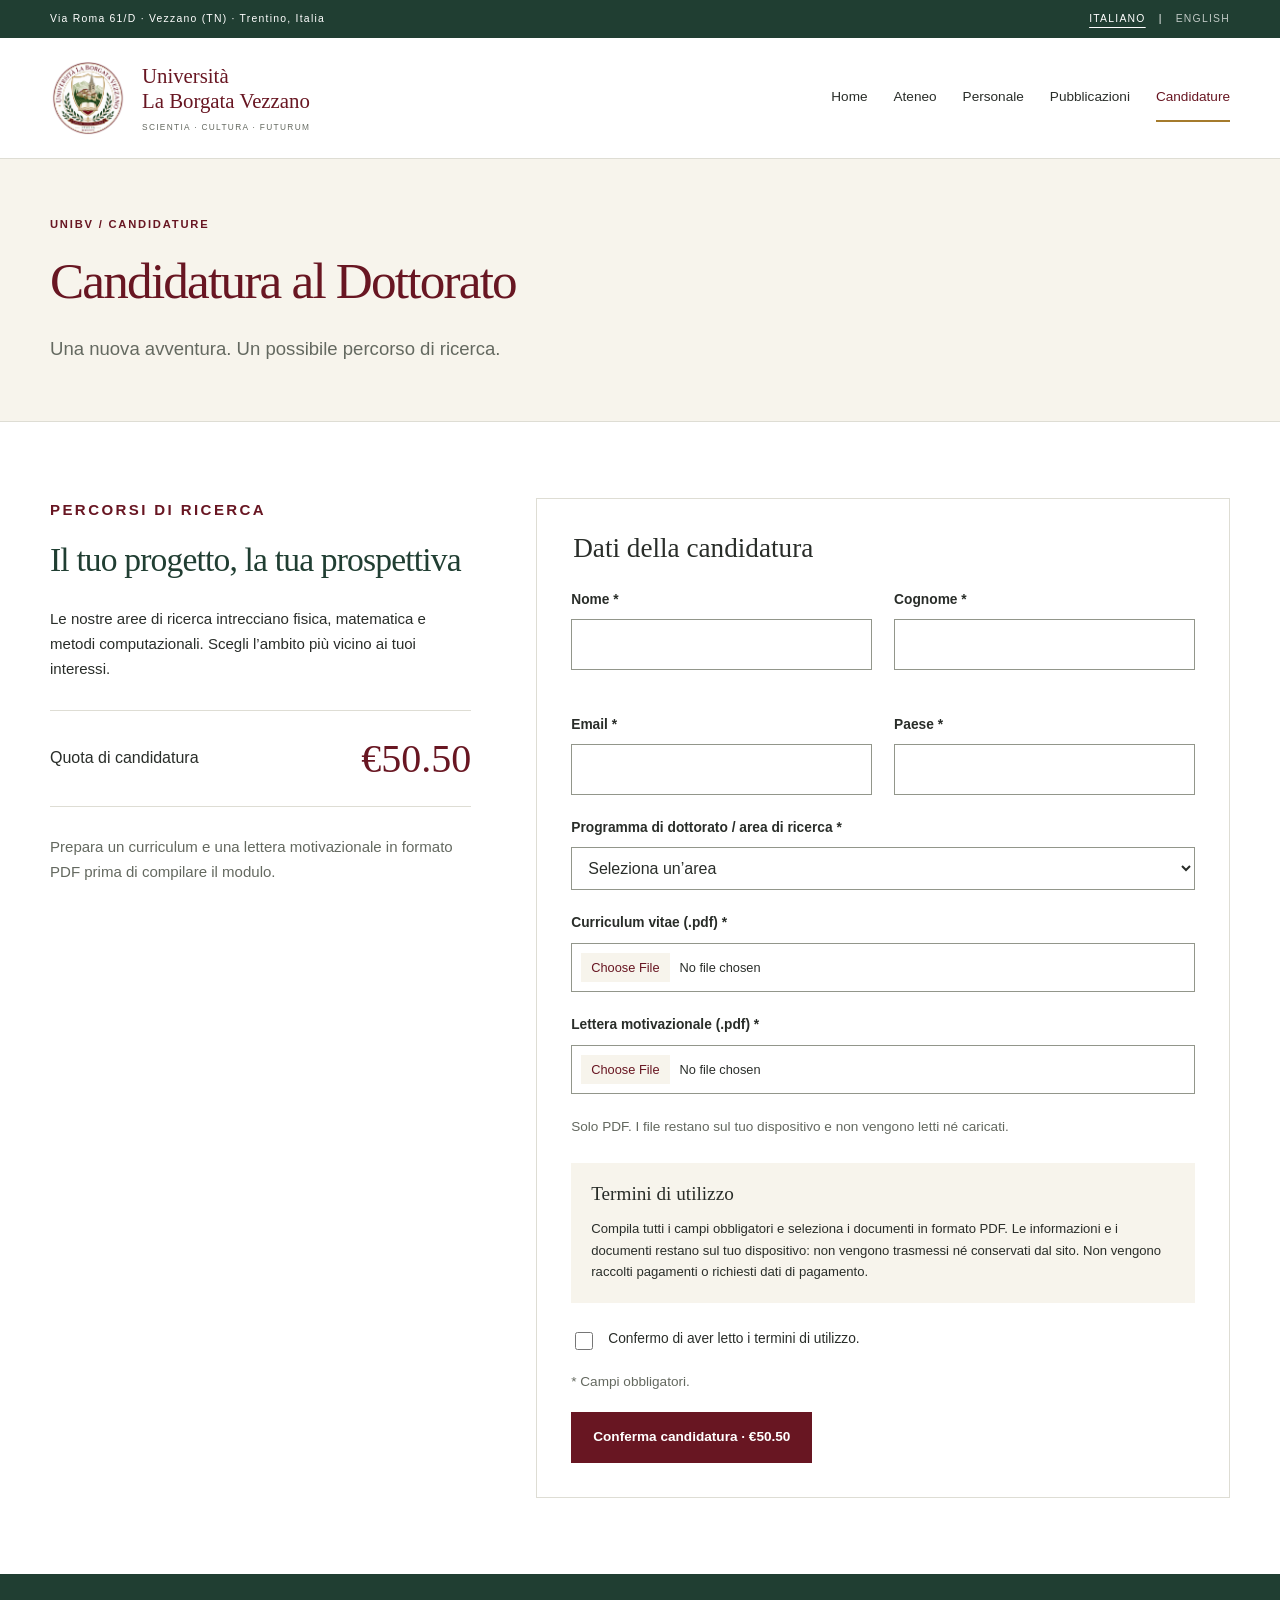
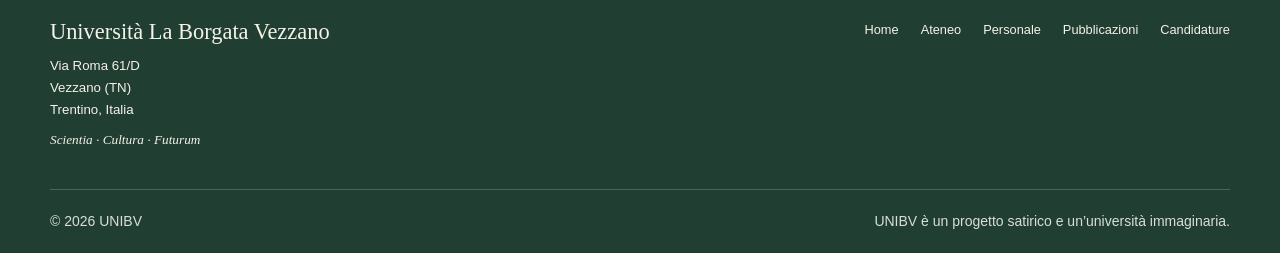
==== commit 3f662666: "Third round with Codex. Added Tanuel's picture" ====
--- a/apply.html
+++ b/apply.html
@@ -11,7 +11,7 @@
 <body>
 <a class="skip-link" href="#main"><span lang="it" >Vai al contenuto</span><span lang="en" hidden >Skip to content</span></a>
 <header id="site-header"></header>
-<main id="main"><section class="page-intro"><div class="container"><p class="eyebrow">UNIBV / <span lang="it" >CANDIDATURE</span><span lang="en" hidden >APPLICATIONS</span></p><h1 lang="it" >Candidatura al Dottorato</h1><h1 lang="en" hidden >PhD Application</h1><p lang="it" class=lead>Una nuova domanda. Un possibile percorso di ricerca.</p><p lang="en" hidden class=lead>A new question. A possible path into research.</p></div></section><section class="container section application-layout"><aside class="application-aside"><p class="eyebrow"><span lang="it" >PERCORSI DI RICERCA</span><span lang="en" hidden >RESEARCH PATHWAYS</span></p><h2 lang="it" >Il tuo progetto, la tua prospettiva</h2><h2 lang="en" hidden >Your project, your perspective</h2><p lang="it" >Le nostre aree di ricerca intrecciano fisica, matematica e metodi computazionali. Scegli l’ambito più vicino ai tuoi interessi.</p><p lang="en" hidden >Our research areas connect physics, mathematics and computational methods. Choose the field closest to your interests.</p><div class="fee"><span><span lang="it" >Quota di candidatura</span><span lang="en" hidden >Application fee</span></span><strong>€1.00</strong><small><span lang="it" >Importo teatrale. Nessun pagamento reale.</span><span lang="en" hidden >Theatrical amount. No real payment.</span></small></div><p class="muted"><span lang="it" >Il modulo esegue solo una verifica locale. Usa dati di prova e PDF senza informazioni personali. Nessun dato viene inviato o conservato.</span><span lang="en" hidden >The form performs a local check only. Use test details and PDFs without personal information. No data is sent or stored.</span></p></aside><div class="form-panel"><noscript>Il modulo richiede JavaScript e non invia alcun dato.</noscript><form id="application-form"><fieldset disabled id="application-fields"><legend><span lang="it" >Dati della candidatura</span><span lang="en" hidden >Application details</span></legend><div class="form-grid"><div class="field"><label for="first-name"><span lang="it" >Nome</span><span lang="en" hidden >First name</span> <span aria-hidden="true">*</span></label><input id="first-name" name="first-name" type="text" required maxlength="150" autocomplete="off"></div><div class="field"><label for="last-name"><span lang="it" >Cognome</span><span lang="en" hidden >Last name</span> <span aria-hidden="true">*</span></label><input id="last-name" name="last-name" type="text" required maxlength="150" autocomplete="off"></div><div class="field"><label for="email"><span lang="it" >Email</span><span lang="en" hidden >Email</span> <span aria-hidden="true">*</span></label><input id="email" name="email" type="email" required maxlength="150" autocomplete="off"></div><div class="field"><label for="country"><span lang="it" >Paese</span><span lang="en" hidden >Country</span> <span aria-hidden="true">*</span></label><input id="country" name="country" type="text" required maxlength="150" autocomplete="off"></div></div><div class="field"><label for="programme"><span lang="it" >Programma di dottorato / area di ricerca</span><span lang="en" hidden >PhD programme / research area</span> <span aria-hidden="true">*</span></label><select id="programme" name="programme" required><option value="" data-it="Seleziona un’area" data-en="Select an area">Seleziona un’area</option><option value="physics" data-it="Fisica teorica e matematica" data-en="Theoretical and mathematical physics">Fisica teorica e matematica</option><option value="mathematics" data-it="Matematica applicata" data-en="Applied mathematics">Matematica applicata</option><option value="computational" data-it="Metodi numerici e modellizzazione" data-en="Numerical methods and modelling">Metodi numerici e modellizzazione</option></select></div><div class="field"><label for="cv"><span lang="it" >Curriculum vitae (.pdf)</span><span lang="en" hidden >CV (.pdf)</span> <span aria-hidden="true">*</span></label><input id="cv" name="cv" type="file" accept=".pdf,application/pdf" required aria-describedby="file-help"></div><div class="field"><label for="letter"><span lang="it" >Lettera motivazionale (.pdf)</span><span lang="en" hidden >Motivational letter (.pdf)</span> <span aria-hidden="true">*</span></label><input id="letter" name="letter" type="file" accept=".pdf,application/pdf" required aria-describedby="file-help"></div><p id="file-help" class="muted small"><span lang="it" >Solo PDF. I file restano sul tuo dispositivo e non vengono letti né caricati.</span><span lang="en" hidden >PDF only. Files stay on your device and are neither read nor uploaded.</span></p><div class="terms" id="terms"><h3><span lang="it" >Termini di utilizzo</span><span lang="en" hidden >Terms of use</span></h3><p><span lang="it" >Questo modulo non invia una candidatura. La quota è puramente scenica: non vengono raccolti pagamenti e non sono richieste informazioni di pagamento. I documenti restano nel browser e i campi saranno svuotati dopo la verifica locale.</span><span lang="en" hidden >This form does not send an application. The fee is purely theatrical: no payments are collected and no payment details are requested. Documents remain in the browser and fields will be cleared after local validation.</span></p></div><label class="checkbox" for="accept"><input type="checkbox" id="accept" required><span lang="it" >Confermo di aver letto i termini di utilizzo.</span><span lang="en" hidden >I confirm that I have read the terms of use.</span></label><p class="small muted"><span lang="it" >* Campi obbligatori per la verifica locale.</span><span lang="en" hidden >* Required for local validation.</span></p><button type="submit" class="button"><span lang="it" >Paga €1 e invia la candidatura</span><span lang="en" hidden >Pay €1 and submit application</span></button></fieldset></form></div></section><dialog id="reveal" aria-labelledby="reveal-title"><div class="dialog-content"><p class="eyebrow">UNIBV / <span lang="it" >LA VERIFICA PIÙ IMPORTANTE</span><span lang="en" hidden >THE MOST IMPORTANT CHECK</span></p><h2 id="reveal-title"><span lang="it" >Verifica locale completata.</span><span lang="en" hidden >Local check complete.</span></h2><p lang="it" >I campi sono stati verificati e svuotati. La candidatura non è stata inviata.</p><p lang="en" hidden >The fields have been checked and cleared. The application has not been sent.</p><p lang="it" class="reveal-assurance">Nessun pagamento è stato effettuato e nessun documento o dato personale è stato trasmesso o conservato.</p><p lang="en" hidden class="reveal-assurance">No payment has been made, and no document or personal information has been transmitted or stored.</p><p lang="it" >Morale della storia: prima di candidarti a un’istituzione, controlla sempre le fonti.</p><p lang="en" hidden >Moral of the story: before applying to an institution, always verify your sources.</p><button class="button" id="close-reveal" type="button"><span lang="it" >Ho capito</span><span lang="en" hidden >Understood</span></button></div></dialog></main>
+<main id="main"><section class="page-intro"><div class="container"><p class="eyebrow">UNIBV / <span lang="it" >CANDIDATURE</span><span lang="en" hidden >APPLICATIONS</span></p><h1 lang="it" >Candidatura al Dottorato</h1><h1 lang="en" hidden >PhD Application</h1><p lang="it" class=lead>Una nuova avventura. Un possibile percorso di ricerca.</p><p lang="en" hidden class=lead>A new journey. A possible path into research.</p></div></section><section class="container section application-layout"><aside class="application-aside"><p class="eyebrow"><span lang="it" >PERCORSI DI RICERCA</span><span lang="en" hidden >RESEARCH PATHWAYS</span></p><h2 lang="it" >Il tuo progetto, la tua prospettiva</h2><h2 lang="en" hidden >Your project, your perspective</h2><p lang="it" >Le nostre aree di ricerca intrecciano fisica, matematica e metodi computazionali. Scegli l’ambito più vicino ai tuoi interessi.</p><p lang="en" hidden >Our research areas connect physics, mathematics and computational methods. Choose the field closest to your interests.</p><div class="fee"><span><span lang="it" >Quota di candidatura</span><span lang="en" hidden >Application fee</span></span><strong>€50.50</strong></div><p class="muted"><span lang="it" >Prepara un curriculum e una lettera motivazionale in formato PDF prima di compilare il modulo.</span><span lang="en" hidden >Have your CV and motivational letter ready in PDF format before completing the form.</span></p></aside><div class="form-panel"><noscript>Il modulo richiede JavaScript e non invia alcun dato.</noscript><form id="application-form"><fieldset disabled id="application-fields"><legend><span lang="it" >Dati della candidatura</span><span lang="en" hidden >Application details</span></legend><div class="form-grid"><div class="field"><label for="first-name"><span lang="it" >Nome</span><span lang="en" hidden >First name</span> <span aria-hidden="true">*</span></label><input id="first-name" name="first-name" type="text" required maxlength="150" autocomplete="off"></div><div class="field"><label for="last-name"><span lang="it" >Cognome</span><span lang="en" hidden >Last name</span> <span aria-hidden="true">*</span></label><input id="last-name" name="last-name" type="text" required maxlength="150" autocomplete="off"></div><div class="field"><label for="email"><span lang="it" >Email</span><span lang="en" hidden >Email</span> <span aria-hidden="true">*</span></label><input id="email" name="email" type="email" required maxlength="150" autocomplete="off"></div><div class="field"><label for="country"><span lang="it" >Paese</span><span lang="en" hidden >Country</span> <span aria-hidden="true">*</span></label><input id="country" name="country" type="text" required maxlength="150" autocomplete="off"></div></div><div class="field"><label for="programme"><span lang="it" >Programma di dottorato / area di ricerca</span><span lang="en" hidden >PhD programme / research area</span> <span aria-hidden="true">*</span></label><select id="programme" name="programme" required><option value="" data-it="Seleziona un’area" data-en="Select an area">Seleziona un’area</option><option value="physics" data-it="Fisica teorica e matematica" data-en="Theoretical and mathematical physics">Fisica teorica e matematica</option><option value="mathematics" data-it="Matematica applicata" data-en="Applied mathematics">Matematica applicata</option><option value="computational" data-it="Metodi numerici e modellizzazione" data-en="Numerical methods and modelling">Metodi numerici e modellizzazione</option></select></div><div class="field"><label for="cv"><span lang="it" >Curriculum vitae (.pdf)</span><span lang="en" hidden >CV (.pdf)</span> <span aria-hidden="true">*</span></label><input id="cv" name="cv" type="file" accept=".pdf,application/pdf" required aria-describedby="file-help"></div><div class="field"><label for="letter"><span lang="it" >Lettera motivazionale (.pdf)</span><span lang="en" hidden >Motivational letter (.pdf)</span> <span aria-hidden="true">*</span></label><input id="letter" name="letter" type="file" accept=".pdf,application/pdf" required aria-describedby="file-help"></div><p id="file-help" class="muted small"><span lang="it" >Solo PDF. I file restano sul tuo dispositivo e non vengono letti né caricati.</span><span lang="en" hidden >PDF only. Files stay on your device and are neither read nor uploaded.</span></p><div class="terms" id="terms"><h3><span lang="it" >Termini di utilizzo</span><span lang="en" hidden >Terms of use</span></h3><p><span lang="it" >Compila tutti i campi obbligatori e seleziona i documenti in formato PDF. Le informazioni e i documenti restano sul tuo dispositivo: non vengono trasmessi né conservati dal sito. Non vengono raccolti pagamenti o richiesti dati di pagamento.</span><span lang="en" hidden >Complete all required fields and select your PDF documents. Your information and documents remain on your device: the site neither transmits nor retains them. No payments are collected and no payment details are requested.</span></p></div><label class="checkbox" for="accept"><input type="checkbox" id="accept" required><span lang="it" >Confermo di aver letto i termini di utilizzo.</span><span lang="en" hidden >I confirm that I have read the terms of use.</span></label><p class="small muted"><span lang="it" >* Campi obbligatori.</span><span lang="en" hidden >* Required fields.</span></p><button type="submit" class="button"><span lang="it" >Conferma candidatura · €50.50</span><span lang="en" hidden >Confirm application · €50.50</span></button></fieldset></form></div></section><dialog id="reveal" aria-labelledby="reveal-title"><div class="dialog-content"><p class="eyebrow">UNIBV / <span lang="it" >CANDIDATURA</span><span lang="en" hidden >APPLICATION</span></p><h2 id="reveal-title"><span lang="it" >Verifica locale completata.</span><span lang="en" hidden >Local check complete.</span></h2><p lang="it" >I campi sono stati verificati e svuotati.</p><p lang="en" hidden >The fields have been checked and cleared.</p><p lang="it" class="reveal-assurance">Nessun pagamento è stato effettuato e nessun documento o dato personale è stato trasmesso o conservato.</p><p lang="en" hidden class="reveal-assurance">No payment has been made, and no document or personal information has been transmitted or stored.</p><button class="button" id="close-reveal" type="button"><span lang="it" >Ho capito</span><span lang="en" hidden >Understood</span></button></div></dialog></main>
 <noscript><p class="container">La versione italiana è disponibile senza JavaScript. Enable JavaScript to select English and use the local application form.</p></noscript>
 <footer id="site-footer"></footer>
 </body>
--- a/assets/css/style.css
+++ b/assets/css/style.css
@@ -9,3 +9,10 @@
 .avenger-photo{object-position:center 20%}
 .footer-bottom{font-size:.875rem}
 @media(max-width:760px){.utility .container{gap:12px}.utility .container>span{max-width:60%;padding-block:7px;letter-spacing:.04em}.language-nav{flex-shrink:0}}
+
+/* Keep the supplied landscape portrait intact and its face within the card crop. */
+.tanuel-photo{object-position:center 20%}
+.staff-details h2{font-size:clamp(1rem,2.1vw,1.9rem)}
+.academic-name{white-space:nowrap}
+.publication-link{font-size:.78rem;font-weight:400;color:var(--muted)}
+@media(max-width:760px){.staff-details h2{font-size:clamp(.9rem,4.1vw,1.9rem)}}
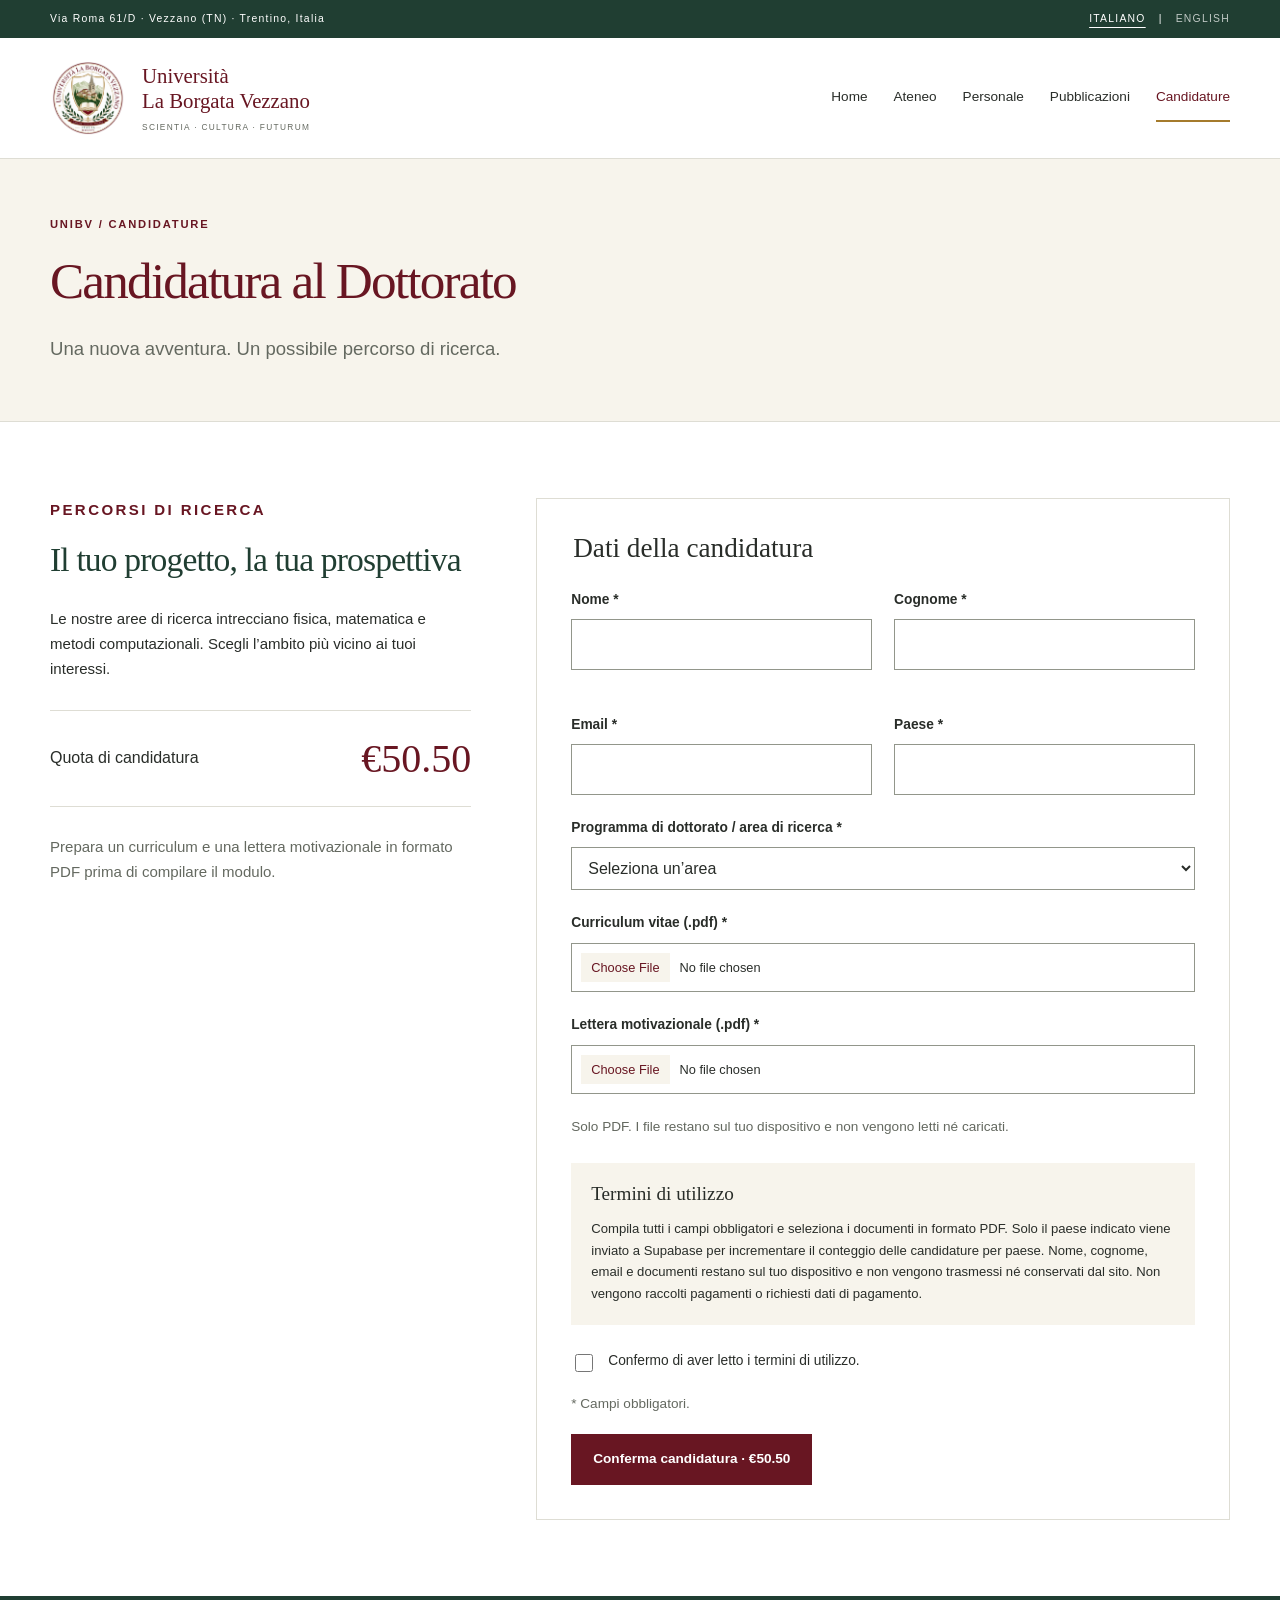
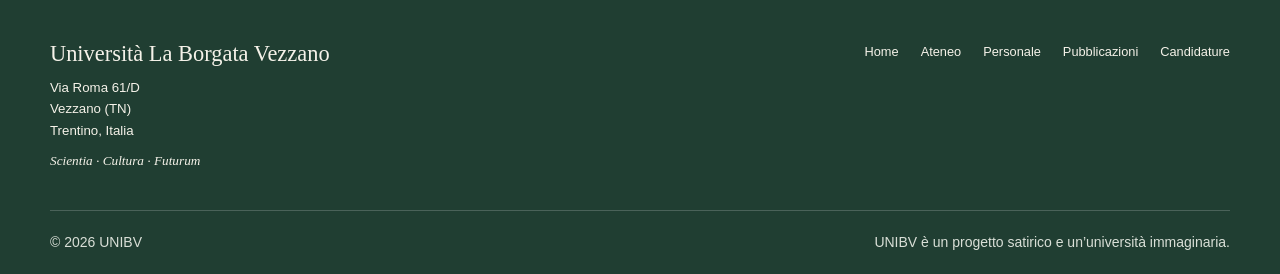
==== commit c5e0abbf: "Backend added, now a counter for each application is saved" ====
--- a/apply.html
+++ b/apply.html
@@ -1,17 +1,29 @@
 <!doctype html>
 <html lang="it">
 <head>
+<link rel="icon" type="image/png" href="assets/images/favicon.png">
 <meta charset="utf-8">
 <meta name="viewport" content="width=device-width, initial-scale=1">
 <title>Candidatura al Dottorato | UNIBV</title>
-<meta name="description" content="Candidatura al Dottorato UNIBV. Verifica locale senza pagamenti o trasmissione di dati.">
+<meta name="description" content="Candidatura al Dottorato UNIBV. Verifica locale senza pagamenti; solo il paese viene inviato per il conteggio delle candidature.">
 <link rel="stylesheet" href="assets/css/style.css">
 <script src="assets/js/main.js" defer></script>
 </head>
 <body>
 <a class="skip-link" href="#main"><span lang="it" >Vai al contenuto</span><span lang="en" hidden >Skip to content</span></a>
 <header id="site-header"></header>
-<main id="main"><section class="page-intro"><div class="container"><p class="eyebrow">UNIBV / <span lang="it" >CANDIDATURE</span><span lang="en" hidden >APPLICATIONS</span></p><h1 lang="it" >Candidatura al Dottorato</h1><h1 lang="en" hidden >PhD Application</h1><p lang="it" class=lead>Una nuova avventura. Un possibile percorso di ricerca.</p><p lang="en" hidden class=lead>A new journey. A possible path into research.</p></div></section><section class="container section application-layout"><aside class="application-aside"><p class="eyebrow"><span lang="it" >PERCORSI DI RICERCA</span><span lang="en" hidden >RESEARCH PATHWAYS</span></p><h2 lang="it" >Il tuo progetto, la tua prospettiva</h2><h2 lang="en" hidden >Your project, your perspective</h2><p lang="it" >Le nostre aree di ricerca intrecciano fisica, matematica e metodi computazionali. Scegli l’ambito più vicino ai tuoi interessi.</p><p lang="en" hidden >Our research areas connect physics, mathematics and computational methods. Choose the field closest to your interests.</p><div class="fee"><span><span lang="it" >Quota di candidatura</span><span lang="en" hidden >Application fee</span></span><strong>€50.50</strong></div><p class="muted"><span lang="it" >Prepara un curriculum e una lettera motivazionale in formato PDF prima di compilare il modulo.</span><span lang="en" hidden >Have your CV and motivational letter ready in PDF format before completing the form.</span></p></aside><div class="form-panel"><noscript>Il modulo richiede JavaScript e non invia alcun dato.</noscript><form id="application-form"><fieldset disabled id="application-fields"><legend><span lang="it" >Dati della candidatura</span><span lang="en" hidden >Application details</span></legend><div class="form-grid"><div class="field"><label for="first-name"><span lang="it" >Nome</span><span lang="en" hidden >First name</span> <span aria-hidden="true">*</span></label><input id="first-name" name="first-name" type="text" required maxlength="150" autocomplete="off"></div><div class="field"><label for="last-name"><span lang="it" >Cognome</span><span lang="en" hidden >Last name</span> <span aria-hidden="true">*</span></label><input id="last-name" name="last-name" type="text" required maxlength="150" autocomplete="off"></div><div class="field"><label for="email"><span lang="it" >Email</span><span lang="en" hidden >Email</span> <span aria-hidden="true">*</span></label><input id="email" name="email" type="email" required maxlength="150" autocomplete="off"></div><div class="field"><label for="country"><span lang="it" >Paese</span><span lang="en" hidden >Country</span> <span aria-hidden="true">*</span></label><input id="country" name="country" type="text" required maxlength="150" autocomplete="off"></div></div><div class="field"><label for="programme"><span lang="it" >Programma di dottorato / area di ricerca</span><span lang="en" hidden >PhD programme / research area</span> <span aria-hidden="true">*</span></label><select id="programme" name="programme" required><option value="" data-it="Seleziona un’area" data-en="Select an area">Seleziona un’area</option><option value="physics" data-it="Fisica teorica e matematica" data-en="Theoretical and mathematical physics">Fisica teorica e matematica</option><option value="mathematics" data-it="Matematica applicata" data-en="Applied mathematics">Matematica applicata</option><option value="computational" data-it="Metodi numerici e modellizzazione" data-en="Numerical methods and modelling">Metodi numerici e modellizzazione</option></select></div><div class="field"><label for="cv"><span lang="it" >Curriculum vitae (.pdf)</span><span lang="en" hidden >CV (.pdf)</span> <span aria-hidden="true">*</span></label><input id="cv" name="cv" type="file" accept=".pdf,application/pdf" required aria-describedby="file-help"></div><div class="field"><label for="letter"><span lang="it" >Lettera motivazionale (.pdf)</span><span lang="en" hidden >Motivational letter (.pdf)</span> <span aria-hidden="true">*</span></label><input id="letter" name="letter" type="file" accept=".pdf,application/pdf" required aria-describedby="file-help"></div><p id="file-help" class="muted small"><span lang="it" >Solo PDF. I file restano sul tuo dispositivo e non vengono letti né caricati.</span><span lang="en" hidden >PDF only. Files stay on your device and are neither read nor uploaded.</span></p><div class="terms" id="terms"><h3><span lang="it" >Termini di utilizzo</span><span lang="en" hidden >Terms of use</span></h3><p><span lang="it" >Compila tutti i campi obbligatori e seleziona i documenti in formato PDF. Le informazioni e i documenti restano sul tuo dispositivo: non vengono trasmessi né conservati dal sito. Non vengono raccolti pagamenti o richiesti dati di pagamento.</span><span lang="en" hidden >Complete all required fields and select your PDF documents. Your information and documents remain on your device: the site neither transmits nor retains them. No payments are collected and no payment details are requested.</span></p></div><label class="checkbox" for="accept"><input type="checkbox" id="accept" required><span lang="it" >Confermo di aver letto i termini di utilizzo.</span><span lang="en" hidden >I confirm that I have read the terms of use.</span></label><p class="small muted"><span lang="it" >* Campi obbligatori.</span><span lang="en" hidden >* Required fields.</span></p><button type="submit" class="button"><span lang="it" >Conferma candidatura · €50.50</span><span lang="en" hidden >Confirm application · €50.50</span></button></fieldset></form></div></section><dialog id="reveal" aria-labelledby="reveal-title"><div class="dialog-content"><p class="eyebrow">UNIBV / <span lang="it" >CANDIDATURA</span><span lang="en" hidden >APPLICATION</span></p><h2 id="reveal-title"><span lang="it" >Verifica locale completata.</span><span lang="en" hidden >Local check complete.</span></h2><p lang="it" >I campi sono stati verificati e svuotati.</p><p lang="en" hidden >The fields have been checked and cleared.</p><p lang="it" class="reveal-assurance">Nessun pagamento è stato effettuato e nessun documento o dato personale è stato trasmesso o conservato.</p><p lang="en" hidden class="reveal-assurance">No payment has been made, and no document or personal information has been transmitted or stored.</p><button class="button" id="close-reveal" type="button"><span lang="it" >Ho capito</span><span lang="en" hidden >Understood</span></button></div></dialog></main>
+<main id="main"><section class="page-intro"><div class="container"><p class="eyebrow">UNIBV / <span lang="it" >CANDIDATURE</span><span lang="en" hidden >APPLICATIONS</span></p><h1 lang="it" >Candidatura al Dottorato</h1><h1 lang="en" hidden >PhD Application</h1><p lang="it" class=lead>Una nuova avventura. Un possibile percorso di ricerca.</p><p lang="en" hidden class=lead>A new journey. A possible path into research.</p></div></section><section class="container section application-layout"><aside class="application-aside"><p class="eyebrow"><span lang="it" >PERCORSI DI RICERCA</span><span lang="en" hidden >RESEARCH PATHWAYS</span></p><h2 lang="it" >Il tuo progetto, la tua prospettiva</h2><h2 lang="en" hidden >Your project, your perspective</h2><p lang="it" >Le nostre aree di ricerca intrecciano fisica, matematica e metodi computazionali. Scegli l’ambito più vicino ai tuoi interessi.</p><p lang="en" hidden >Our research areas connect physics, mathematics and computational methods. Choose the field closest to your interests.</p><div class="fee"><span><span lang="it" >Quota di candidatura</span><span lang="en" hidden >Application fee</span></span><strong>€50.50</strong></div><p class="muted"><span lang="it" >Prepara un curriculum e una lettera motivazionale in formato PDF prima di compilare il modulo.</span><span lang="en" hidden >Have your CV and motivational letter ready in PDF format before completing the form.</span></p></aside><div class="form-panel"><noscript>Il modulo richiede JavaScript e non invia alcun dato.</noscript><form id="application-form"><fieldset disabled id="application-fields"><legend><span lang="it" >Dati della candidatura</span><span lang="en" hidden >Application details</span></legend><div class="form-grid"><div class="field"><label for="first-name"><span lang="it" >Nome</span><span lang="en" hidden >First name</span> <span aria-hidden="true">*</span></label><input id="first-name" name="first-name" type="text" required maxlength="150" autocomplete="off"></div><div class="field"><label for="last-name"><span lang="it" >Cognome</span><span lang="en" hidden >Last name</span> <span aria-hidden="true">*</span></label><input id="last-name" name="last-name" type="text" required maxlength="150" autocomplete="off"></div><div class="field"><label for="email"><span lang="it" >Email</span><span lang="en" hidden >Email</span> <span aria-hidden="true">*</span></label><input id="email" name="email" type="email" required maxlength="150" autocomplete="off"></div><div class="field"><label for="country"><span lang="it" >Paese</span><span lang="en" hidden >Country</span> <span aria-hidden="true">*</span></label><input id="country" name="country" type="text" required maxlength="150" autocomplete="off"></div></div><div class="field"><label for="programme"><span lang="it" >Programma di dottorato / area di ricerca</span><span lang="en" hidden >PhD programme / research area</span> <span aria-hidden="true">*</span></label><select id="programme" name="programme" required><option value="" data-it="Seleziona un’area" data-en="Select an area">Seleziona un’area</option><option value="physics" data-it="Fisica teorica e matematica" data-en="Theoretical and mathematical physics">Fisica teorica e matematica</option><option value="mathematics" data-it="Matematica applicata" data-en="Applied mathematics">Matematica applicata</option><option value="computational" data-it="Metodi numerici e modellizzazione" data-en="Numerical methods and modelling">Metodi numerici e modellizzazione</option></select></div><div class="field"><label for="cv"><span lang="it" >Curriculum vitae (.pdf)</span><span lang="en" hidden >CV (.pdf)</span> <span aria-hidden="true">*</span></label><input id="cv" name="cv" type="file" accept=".pdf,application/pdf" required aria-describedby="file-help"></div><div class="field"><label for="letter"><span lang="it" >Lettera motivazionale (.pdf)</span><span lang="en" hidden >Motivational letter (.pdf)</span> <span aria-hidden="true">*</span></label><input id="letter" name="letter" type="file" accept=".pdf,application/pdf" required aria-describedby="file-help"></div><p id="file-help" class="muted small"><span lang="it" >Solo PDF. I file restano sul tuo dispositivo e non vengono letti né caricati.</span><span lang="en" hidden >PDF only. Files stay on your device and are neither read nor uploaded.</span></p><div class="terms" id="terms"><h3><span lang="it" >Termini di utilizzo</span><span lang="en" hidden >Terms of use</span></h3><p><span lang="it" >Compila tutti i campi obbligatori e seleziona i documenti in formato PDF. Solo il paese indicato viene inviato a Supabase per incrementare il conteggio delle candidature per paese. Nome, cognome, email e documenti restano sul tuo dispositivo e non vengono trasmessi né conservati dal sito. Non vengono raccolti pagamenti o richiesti dati di pagamento.</span><span lang="en" hidden >Complete all required fields and select your PDF documents. Only the country entered is sent to Supabase to increment the application count by country. Your name, email and documents remain on your device and are neither transmitted nor retained by the site. No payments are collected and no payment details are requested.</span></p></div><label class="checkbox" for="accept"><input type="checkbox" id="accept" required><span lang="it" >Confermo di aver letto i termini di utilizzo.</span><span lang="en" hidden >I confirm that I have read the terms of use.</span></label><p class="small muted"><span lang="it" >* Campi obbligatori.</span><span lang="en" hidden >* Required fields.</span></p><button type="submit" class="button"><span lang="it" >Conferma candidatura · €50.50</span><span lang="en" hidden >Confirm application · €50.50</span></button></fieldset></form></div></section><dialog id="reveal" aria-labelledby="reveal-title"><div class="dialog-content">
+<p class="eyebrow">UNIBV / <span lang="it">CANDIDATURA</span><span lang="en" hidden>APPLICATION</span></p>
+<h2 id="reveal-title" tabindex="-1"><span lang="it">Congratulazioni, futuro accademico.</span><span lang="en" hidden>Congratulations, future academic.</span></h2>
+<p lang="it">Sei arrivato fino in fondo.</p><p lang="en" hidden>You made it all the way to the end.</p>
+<p lang="it">Hai compilato una candidatura, preparato il CV e probabilmente stavi per consegnare €50,50 all’illustre Università La Borgata Vezzano.</p><p lang="en" hidden>You filled out an application, prepared your CV, and were apparently ready to hand €50.50 to the distinguished University of La Borgata Vezzano.</p>
+<p lang="it">C’è però un piccolo dettaglio: l’università non esiste.</p><p lang="en" hidden>There is, however, one small detail: the university does not exist.</p>
+<p lang="it">UNIBV è un progetto satirico.</p><p lang="en" hidden>UNIBV is a satirical project.</p>
+<p lang="it" class="reveal-assurance">Nessun pagamento è stato effettuato, nessun documento è stato inviato e nome, cognome ed email non sono stati trasmessi o conservati. Solo il paese indicato viene inviato a Supabase per il conteggio delle candidature.</p><p lang="en" hidden class="reveal-assurance">No payment has been made, no document has been uploaded, and your name and email have not been transmitted or stored. Only the country entered is sent to Supabase to count applications.</p>
+<p lang="it">La buona notizia è che non hai perso €50,50. La cattiva è che forse la prossima volta conviene controllare l’università prima di candidarti.</p><p lang="en" hidden>The good news is that you have not lost €50.50. The bad news is that next time you may want to check whether the university exists before applying.</p>
+<p lang="it">Ti auguriamo maggiore successo nella tua prossima ricerca accademica.</p><p lang="en" hidden>We wish you greater success in your next academic search.</p>
+<button class="button" id="close-reveal" type="button"><span lang="it">Ho imparato la lezione</span><span lang="en" hidden>Lesson learned</span></button>
+</div></dialog></main>
 <noscript><p class="container">La versione italiana è disponibile senza JavaScript. Enable JavaScript to select English and use the local application form.</p></noscript>
 <footer id="site-footer"></footer>
 </body>
--- a/assets/css/style.css
+++ b/assets/css/style.css
@@ -1,5 +1,5 @@
 :root{--burgundy:#681622;--burgundy-dark:#4c101a;--gold:#a57b2c;--green:#203e32;--cream:#f7f4ec;--white:#fff;--ink:#292d29;--muted:#646960;--border:#deddd4;--serif:Georgia,'Times New Roman',serif;--sans:Arial,Helvetica,sans-serif}
-*{box-sizing:border-box}html{scroll-behavior:smooth;scroll-padding-top:2rem}body{margin:0;color:var(--ink);background:var(--white);font:16px/1.65 var(--sans)}[hidden]{display:none!important}a{color:inherit;text-decoration:none}a,button,input,select{touch-action:manipulation}button,input,select{font:inherit}button,a,input,select{ -webkit-tap-highlight-color:transparent}a:focus-visible,button:focus-visible,input:focus-visible,select:focus-visible{outline:3px solid var(--gold);outline-offset:5px}a:hover{color:var(--burgundy)}img{display:block;max-width:100%;height:auto}h1,h2,h3,p{margin-top:0}h1,h2,h3{font-family:var(--serif);font-weight:400;line-height:1.18}h1{font-size:clamp(2.8rem,5vw,4.5rem);letter-spacing:-.035em;margin-bottom:1.4rem}h2{font-size:clamp(1.9rem,3vw,2.6rem);letter-spacing:-.025em}h3{font-size:1.5rem}p{margin-bottom:1.2rem}.container{width:min(1180px,calc(100% - 64px));margin-inline:auto}.section{padding-block:76px}.eyebrow{font-size:.7rem;font-weight:700;letter-spacing:.16em;color:var(--burgundy);margin-bottom:1.1rem}.lead{font-size:1.16rem;max-width:620px;color:var(--muted)}.muted{color:var(--muted)}.small{font-size:.85rem}.skip-link{position:absolute;top:-100px;left:16px;z-index:10;background:white;padding:12px}.skip-link:focus{top:12px}.utility{background:var(--green);color:#fff;font-size:.65rem;letter-spacing:.12em}.utility .container{display:flex;justify-content:space-between;align-items:center;min-height:38px}.language-nav{display:flex;align-items:center;gap:13px}.language-nav a{opacity:.72;padding-block:7px}.language-nav a[aria-current]{opacity:1;text-decoration:underline;text-underline-offset:5px}.language-nav a:hover{color:#fff;opacity:1}.header-main{display:flex;justify-content:space-between;align-items:center;gap:25px;padding-block:22px}.brand{display:flex;align-items:center;gap:16px}.brand img{width:76px}.brand>span{font-family:var(--serif);font-size:1.3rem;line-height:1.2;color:var(--burgundy)}.brand small{display:block;font:.52rem var(--sans);letter-spacing:.16em;margin-top:9px;color:var(--muted)}#main-nav{display:flex;gap:26px;font-size:.85rem}#main-nav a{padding:12px 0;border-bottom:2px solid transparent}#main-nav a[aria-current],#main-nav a:hover{color:var(--burgundy);border-color:var(--gold)}.menu-toggle{display:none}.hero{background:var(--cream);border-block:1px solid var(--border)}.hero-grid{display:grid;grid-template-columns:1.4fr 1fr;align-items:center;gap:50px;padding-block:65px}.hero h1{color:var(--burgundy)}.motto{font:italic 1.3rem var(--serif);color:var(--green);margin-bottom:1.6rem}.hero-seal{padding:10px 25px;text-align:center}.hero-seal img{width:min(100%,355px);margin:auto}.hero-seal p{font-size:.57rem;letter-spacing:.24em;color:var(--green);margin:20px 0 0}.actions{display:flex;align-items:center;gap:28px;flex-wrap:wrap;margin-top:30px}.button{display:inline-flex;align-items:center;justify-content:center;gap:12px;background:var(--burgundy);color:white;border:1px solid var(--burgundy);padding:13px 21px;font-size:.85rem;font-weight:700;cursor:pointer;transition:background .18s}.button:hover{background:var(--burgundy-dark);color:white}.text-link{font-size:.86rem;font-weight:700;color:var(--burgundy);display:inline-block;border-bottom:1px solid var(--gold);padding-bottom:5px}.text-link span[aria-hidden]{margin-left:12px}.identity-strip{background:var(--green);color:white;padding:18px 0;font:1.1rem var(--serif)}.identity-strip .container{display:flex;justify-content:space-between;gap:20px;align-items:center}.identity-strip .container>span:last-child{font:.6rem var(--sans);letter-spacing:.13em}.section-heading{display:grid;grid-template-columns:1fr 1fr;gap:70px;margin-bottom:35px}.section-heading>p{margin-top:28px;color:var(--muted)}.grid{display:grid;gap:30px}.three{grid-template-columns:repeat(3,1fr)}.feature{border-top:2px solid var(--gold);padding-top:25px}.number{font:1rem var(--serif);color:var(--gold);display:block;margin-bottom:24px}.feature p,.news-card p:not(.eyebrow){color:var(--muted);font-size:.95rem}.feature h3{color:var(--green)}.news-section{background:var(--cream)}.news-card{padding:28px;background:white;border:1px solid var(--border);border-top:3px solid var(--green)}.news-card .eyebrow{font-size:.6rem}.callout{padding:42px 46px;background:var(--burgundy);color:white;display:flex;align-items:center;justify-content:space-between;gap:45px}.callout h2{max-width:620px;margin-bottom:15px}.callout p:last-child{margin-bottom:0}.callout .eyebrow{color:#ead6aa}.button.light{background:var(--cream);color:var(--burgundy);border-color:var(--cream);flex-shrink:0}.button.light:hover{background:#e8dfcd}.page-intro{background:var(--cream);border-block:1px solid var(--border);padding:56px 0}.page-intro h1{font-size:clamp(2.5rem,4vw,3.7rem);color:var(--burgundy)}.page-intro .lead{margin-bottom:0;max-width:800px}.notice{padding:18px 22px;border-left:3px solid var(--gold);background:var(--cream);font-size:.92rem;margin-bottom:35px}.staff-grid{display:grid;grid-template-columns:1fr 1fr;gap:34px}.staff-card{border:1px solid var(--border)}.portrait{aspect-ratio:16/10;background:#e9e9df;position:relative;overflow:hidden}.portrait-placeholder{height:100%;display:flex;flex-direction:column;align-items:center;justify-content:center;color:var(--green)}.portrait-placeholder>span{font:4rem var(--serif);opacity:.55}.portrait-placeholder p{font-size:.7rem;letter-spacing:.1em;margin:12px 0}.staff-photo{width:100%;height:100%;object-fit:cover;object-position:center 35%;position:absolute;inset:0}.staff-details{padding:32px}.staff-details h2{font-size:2rem;color:var(--burgundy)}.staff-details h3{font-size:1.2rem;margin-top:27px}.staff-details p{font-size:.94rem}.publication{display:grid;grid-template-columns:95px 1fr;gap:25px;padding:32px 0;border-bottom:1px solid var(--border)}.publication:first-child{padding-top:8px}.publication h2{font-size:1.6rem;max-width:850px;margin-bottom:12px}.pub-year{font:1.6rem var(--serif);color:var(--burgundy);padding-top:4px}.authors{font-size:.88rem;margin-bottom:10px}.publication .eyebrow{font-size:.6rem;margin-bottom:10px}.pub-type{font-size:.75rem;color:var(--muted);margin-bottom:0}.application-layout{display:grid;grid-template-columns:.85fr 1.4fr;gap:65px;align-items:start}.application-aside h2{font-size:2.1rem;color:var(--green)}.application-aside p{font-size:.94rem}.fee{border-block:1px solid var(--border);padding:24px 0;margin:28px 0;display:flex;flex-wrap:wrap;justify-content:space-between;align-items:center;gap:10px}.fee strong{font:2.5rem var(--serif);color:var(--burgundy)}.fee small{width:100%;color:var(--muted);font-size:.8rem}.form-panel{border:1px solid var(--border);padding:34px}fieldset{border:0;margin:0;padding:0;min-width:0}legend{font:1.7rem var(--serif);margin-bottom:25px}.form-grid{display:grid;grid-template-columns:1fr 1fr;gap:22px}.field{margin-bottom:22px;min-width:0}.field label{display:block;font-size:.86rem;font-weight:700;margin-bottom:8px}input:not([type=checkbox]),select{width:100%;min-width:0;background:#fff;border:1px solid #92968b;border-radius:0;padding:11px 12px;color:var(--ink)}input[type=file]{font-size:.8rem;padding:9px}input[type=file]::file-selector-button{border:0;background:var(--cream);color:var(--burgundy);padding:7px 10px;margin-right:10px;cursor:pointer}.terms{background:var(--cream);padding:20px;margin:25px 0}.terms h3{font-size:1.2rem;margin-bottom:12px}.terms p{font-size:.82rem;margin:0}.checkbox{display:flex;align-items:flex-start;gap:12px;font-size:.86rem;margin-bottom:18px}.checkbox input{width:18px;height:18px;flex-shrink:0;margin-top:4px;accent-color:var(--burgundy)}dialog{border:0;border-top:4px solid var(--gold);padding:0;width:min(620px,calc(100% - 32px));max-height:90vh;color:var(--ink);box-shadow:0 20px 80px #0003}dialog::backdrop{background:#12251ecc}.dialog-content{padding:36px}.dialog-content h2{color:var(--burgundy);font-size:2.1rem}.reveal-assurance{background:var(--cream);border-left:3px solid var(--green);padding:16px;font-weight:700;font-size:.93rem}#site-footer{background:var(--green);color:#f5f2e9;padding:45px 0 20px}.footer-grid{display:flex;justify-content:space-between;gap:30px}.footer-title{font:1.4rem var(--serif);margin-bottom:10px}.footer-grid p:not(.footer-title){font-size:.83rem;margin-bottom:8px}.footer-grid .footer-motto{font-family:var(--serif);font-style:italic}.footer-grid nav{display:flex;gap:22px;font-size:.8rem;flex-wrap:wrap;align-content:start}.footer-grid a:hover{color:#ecd5a0}.footer-bottom{border-top:1px solid #ffffff30;margin-top:30px;padding-top:20px;display:flex;justify-content:space-between;gap:25px;font-size:.73rem;color:#d9dfd7}.footer-bottom p{margin-bottom:0}
+*{box-sizing:border-box}html{scroll-behavior:smooth;scroll-padding-top:2rem}body{margin:0;color:var(--ink);background:var(--white);font:16px/1.65 var(--sans)}[hidden]{display:none!important}a{color:inherit;text-decoration:none}a,button,input,select{touch-action:manipulation}button,input,select{font:inherit}button,a,input,select{ -webkit-tap-highlight-color:transparent}a:focus-visible,button:focus-visible,input:focus-visible,select:focus-visible{outline:3px solid var(--gold);outline-offset:5px}a:hover{color:var(--burgundy)}img{display:block;max-width:100%;height:auto}h1,h2,h3,p{margin-top:0}h1,h2,h3{font-family:var(--serif);font-weight:400;line-height:1.18}h1{font-size:clamp(2.8rem,5vw,4.5rem);letter-spacing:-.035em;margin-bottom:1.4rem}h2{font-size:clamp(1.9rem,3vw,2.6rem);letter-spacing:-.025em}h3{font-size:1.5rem}p{margin-bottom:1.2rem}.container{width:min(1180px,calc(100% - 64px));margin-inline:auto}.section{padding-block:76px}.eyebrow{font-size:.7rem;font-weight:700;letter-spacing:.16em;color:var(--burgundy);margin-bottom:1.1rem}.lead{font-size:1.16rem;max-width:620px;color:var(--muted)}.muted{color:var(--muted)}.small{font-size:.85rem}.skip-link{position:absolute;top:-100px;left:16px;z-index:10;background:white;padding:12px}.skip-link:focus{top:12px}.utility{background:var(--green);color:#fff;font-size:.65rem;letter-spacing:.12em}.utility .container{display:flex;justify-content:space-between;align-items:center;min-height:38px}.language-nav{display:flex;align-items:center;gap:13px}.language-nav a{opacity:.72;padding-block:7px}.language-nav a[aria-current]{opacity:1;text-decoration:underline;text-underline-offset:5px}.language-nav a:hover{color:#fff;opacity:1}.header-main{display:flex;justify-content:space-between;align-items:center;gap:25px;padding-block:22px}.brand{display:flex;align-items:center;gap:16px}.brand img{width:76px}.brand>span{font-family:var(--serif);font-size:1.3rem;line-height:1.2;color:var(--burgundy)}.brand small{display:block;font:.52rem var(--sans);letter-spacing:.16em;margin-top:9px;color:var(--muted)}#main-nav{display:flex;gap:26px;font-size:.85rem}#main-nav a{padding:12px 0;border-bottom:2px solid transparent}#main-nav a[aria-current],#main-nav a:hover{color:var(--burgundy);border-color:var(--gold)}.menu-toggle{display:none}.hero{background:var(--cream);border-block:1px solid var(--border)}.hero-grid{display:grid;grid-template-columns:1.4fr 1fr;align-items:center;gap:50px;padding-block:65px}.hero h1{color:var(--burgundy)}.motto{font:italic 1.3rem var(--serif);color:var(--green);margin-bottom:1.6rem}.hero-seal{padding:10px 25px;text-align:center}.hero-seal img{width:min(100%,355px);margin:auto}.hero-seal p{font-size:.57rem;letter-spacing:.24em;color:var(--green);margin:20px 0 0}.actions{display:flex;align-items:center;gap:28px;flex-wrap:wrap;margin-top:30px}.button{display:inline-flex;align-items:center;justify-content:center;gap:12px;background:var(--burgundy);color:white;border:1px solid var(--burgundy);padding:13px 21px;font-size:.85rem;font-weight:700;cursor:pointer;transition:background .18s}.button:hover{background:var(--burgundy-dark);color:white}.text-link{font-size:.86rem;font-weight:700;color:var(--burgundy);display:inline-block;border-bottom:1px solid var(--gold);padding-bottom:5px}.text-link span[aria-hidden]{margin-left:12px}.identity-strip{background:var(--green);color:white;padding:18px 0;font:1.1rem var(--serif)}.identity-strip .container{display:flex;justify-content:space-between;gap:20px;align-items:center}.identity-strip .container>span:last-child{font:.6rem var(--sans);letter-spacing:.13em}.section-heading{display:grid;grid-template-columns:1fr 1fr;gap:70px;margin-bottom:35px}.section-heading>p{margin-top:28px;color:var(--muted)}.grid{display:grid;gap:30px}.three{grid-template-columns:repeat(3,1fr)}.feature{border-top:2px solid var(--gold);padding-top:25px}.feature p,.news-card p:not(.eyebrow){color:var(--muted);font-size:.95rem}.feature h3{color:var(--green)}.news-section{background:var(--cream)}.news-card{padding:28px;background:white;border:1px solid var(--border);border-top:3px solid var(--green)}.news-card .eyebrow{font-size:.6rem}.callout{padding:42px 46px;background:var(--burgundy);color:white;display:flex;align-items:center;justify-content:space-between;gap:45px}.callout h2{max-width:620px;margin-bottom:15px}.callout p:last-child{margin-bottom:0}.callout .eyebrow{color:#ead6aa}.button.light{background:var(--cream);color:var(--burgundy);border-color:var(--cream);flex-shrink:0}.button.light:hover{background:#e8dfcd}.page-intro{background:var(--cream);border-block:1px solid var(--border);padding:56px 0}.page-intro h1{font-size:clamp(2.5rem,4vw,3.7rem);color:var(--burgundy)}.page-intro .lead{margin-bottom:0;max-width:800px}.notice{padding:18px 22px;border-left:3px solid var(--gold);background:var(--cream);font-size:.92rem;margin-bottom:35px}.staff-grid{display:grid;grid-template-columns:1fr 1fr;gap:34px}.staff-card{border:1px solid var(--border)}.portrait{aspect-ratio:16/10;background:#e9e9df;position:relative;overflow:hidden}.portrait-placeholder{height:100%;display:flex;flex-direction:column;align-items:center;justify-content:center;color:var(--green)}.portrait-placeholder>span{font:4rem var(--serif);opacity:.55}.portrait-placeholder p{font-size:.7rem;letter-spacing:.1em;margin:12px 0}.staff-photo{width:100%;height:100%;object-fit:cover;object-position:center 35%;position:absolute;inset:0}.staff-details{padding:32px}.staff-details h2{font-size:2rem;color:var(--burgundy)}.staff-details h3{font-size:1.2rem;margin-top:27px}.staff-details p{font-size:.94rem}.publication{display:grid;grid-template-columns:95px 1fr;gap:25px;padding:32px 0;border-bottom:1px solid var(--border)}.publication:first-child{padding-top:8px}.publication h2{font-size:1.6rem;max-width:850px;margin-bottom:12px}.pub-year{font:1.6rem var(--serif);color:var(--burgundy);padding-top:4px}.authors{font-size:.88rem;margin-bottom:10px}.publication .eyebrow{font-size:.6rem;margin-bottom:10px}.pub-type{font-size:.75rem;color:var(--muted);margin-bottom:0}.application-layout{display:grid;grid-template-columns:.85fr 1.4fr;gap:65px;align-items:start}.application-aside h2{font-size:2.1rem;color:var(--green)}.application-aside p{font-size:.94rem}.fee{border-block:1px solid var(--border);padding:24px 0;margin:28px 0;display:flex;flex-wrap:wrap;justify-content:space-between;align-items:center;gap:10px}.fee strong{font:2.5rem var(--serif);color:var(--burgundy)}.fee small{width:100%;color:var(--muted);font-size:.8rem}.form-panel{border:1px solid var(--border);padding:34px}fieldset{border:0;margin:0;padding:0;min-width:0}legend{font:1.7rem var(--serif);margin-bottom:25px}.form-grid{display:grid;grid-template-columns:1fr 1fr;gap:22px}.field{margin-bottom:22px;min-width:0}.field label{display:block;font-size:.86rem;font-weight:700;margin-bottom:8px}input:not([type=checkbox]),select{width:100%;min-width:0;background:#fff;border:1px solid #92968b;border-radius:0;padding:11px 12px;color:var(--ink)}input[type=file]{font-size:.8rem;padding:9px}input[type=file]::file-selector-button{border:0;background:var(--cream);color:var(--burgundy);padding:7px 10px;margin-right:10px;cursor:pointer}.terms{background:var(--cream);padding:20px;margin:25px 0}.terms h3{font-size:1.2rem;margin-bottom:12px}.terms p{font-size:.82rem;margin:0}.checkbox{display:flex;align-items:flex-start;gap:12px;font-size:.86rem;margin-bottom:18px}.checkbox input{width:18px;height:18px;flex-shrink:0;margin-top:4px;accent-color:var(--burgundy)}dialog{border:0;border-top:4px solid var(--gold);padding:0;width:min(620px,calc(100% - 32px));max-height:90vh;color:var(--ink);box-shadow:0 20px 80px #0003}dialog::backdrop{background:#12251ecc}.dialog-content{padding:36px}.dialog-content h2{color:var(--burgundy);font-size:2.1rem}.reveal-assurance{background:var(--cream);border-left:3px solid var(--green);padding:16px;font-weight:700;font-size:.93rem}#site-footer{background:var(--green);color:#f5f2e9;padding:45px 0 20px}.footer-grid{display:flex;justify-content:space-between;gap:30px}.footer-title{font:1.4rem var(--serif);margin-bottom:10px}.footer-grid p:not(.footer-title){font-size:.83rem;margin-bottom:8px}.footer-grid .footer-motto{font-family:var(--serif);font-style:italic}.footer-grid nav{display:flex;gap:22px;font-size:.8rem;flex-wrap:wrap;align-content:start}.footer-grid a:hover{color:#ecd5a0}.footer-bottom{border-top:1px solid #ffffff30;margin-top:30px;padding-top:20px;display:flex;justify-content:space-between;gap:25px;font-size:.73rem;color:#d9dfd7}.footer-bottom p{margin-bottom:0}
 @media(min-width:1450px){.hero-grid{padding-block:85px}}
 @media(max-width:1000px){#main-nav{gap:17px}.brand>span{font-size:1.12rem}.brand img{width:63px}.hero-grid{gap:20px}.hero-seal{padding:10px}.application-layout{gap:32px}.callout{padding:32px}.callout h2{font-size:2rem}.footer-grid{flex-direction:column}}
 @media(max-width:760px){.container{width:calc(100% - 36px)}.section{padding-block:48px}.utility{font-size:.56rem}.language-nav{gap:9px}.header-main{flex-wrap:wrap;padding-block:16px;gap:16px}.brand img{width:58px}.brand>span{font-size:1rem}.brand small{font-size:.43rem}.menu-toggle{display:flex;gap:12px;align-items:center;background:white;border:1px solid var(--border);padding:9px;font-size:.75rem;color:var(--burgundy);cursor:pointer}#main-nav{display:none;width:100%;flex-direction:column;gap:0;border-top:1px solid var(--border)}#main-nav.is-open{display:flex}#main-nav a{padding:12px}.hero-grid{grid-template-columns:1fr;padding-block:42px;gap:25px}.hero h1{font-size:clamp(2.5rem,9vw,3.6rem)}.hero-seal img{width:230px}.hero-seal p{margin-top:14px}.hero-seal{padding:0}.identity-strip .container{flex-direction:column;align-items:flex-start;gap:12px;font-size:1rem}.section-heading,.three,.staff-grid,.application-layout{grid-template-columns:1fr}.section-heading{gap:8px;margin-bottom:30px}.section-heading>p{margin-top:0}.three{gap:28px}.callout{flex-direction:column;align-items:flex-start;padding:28px;gap:25px}.page-intro{padding:38px 0}.staff-details{padding:25px}.publication{grid-template-columns:1fr;gap:12px}.pub-year{font-size:1.3rem}.publication h2{font-size:1.4rem}.application-layout{gap:30px}.form-panel{padding:24px}.form-grid{grid-template-columns:1fr;gap:0}.form-panel .button{width:100%}.footer-bottom{flex-direction:column;gap:8px}.footer-grid nav{gap:18px}.dialog-content{padding:25px}.dialog-content h2{font-size:1.8rem}}
@@ -14,5 +14,4 @@
 .tanuel-photo{object-position:center 20%}
 .staff-details h2{font-size:clamp(1rem,2.1vw,1.9rem)}
 .academic-name{white-space:nowrap}
-.publication-link{font-size:.78rem;font-weight:400;color:var(--muted)}
 @media(max-width:760px){.staff-details h2{font-size:clamp(.9rem,4.1vw,1.9rem)}}
